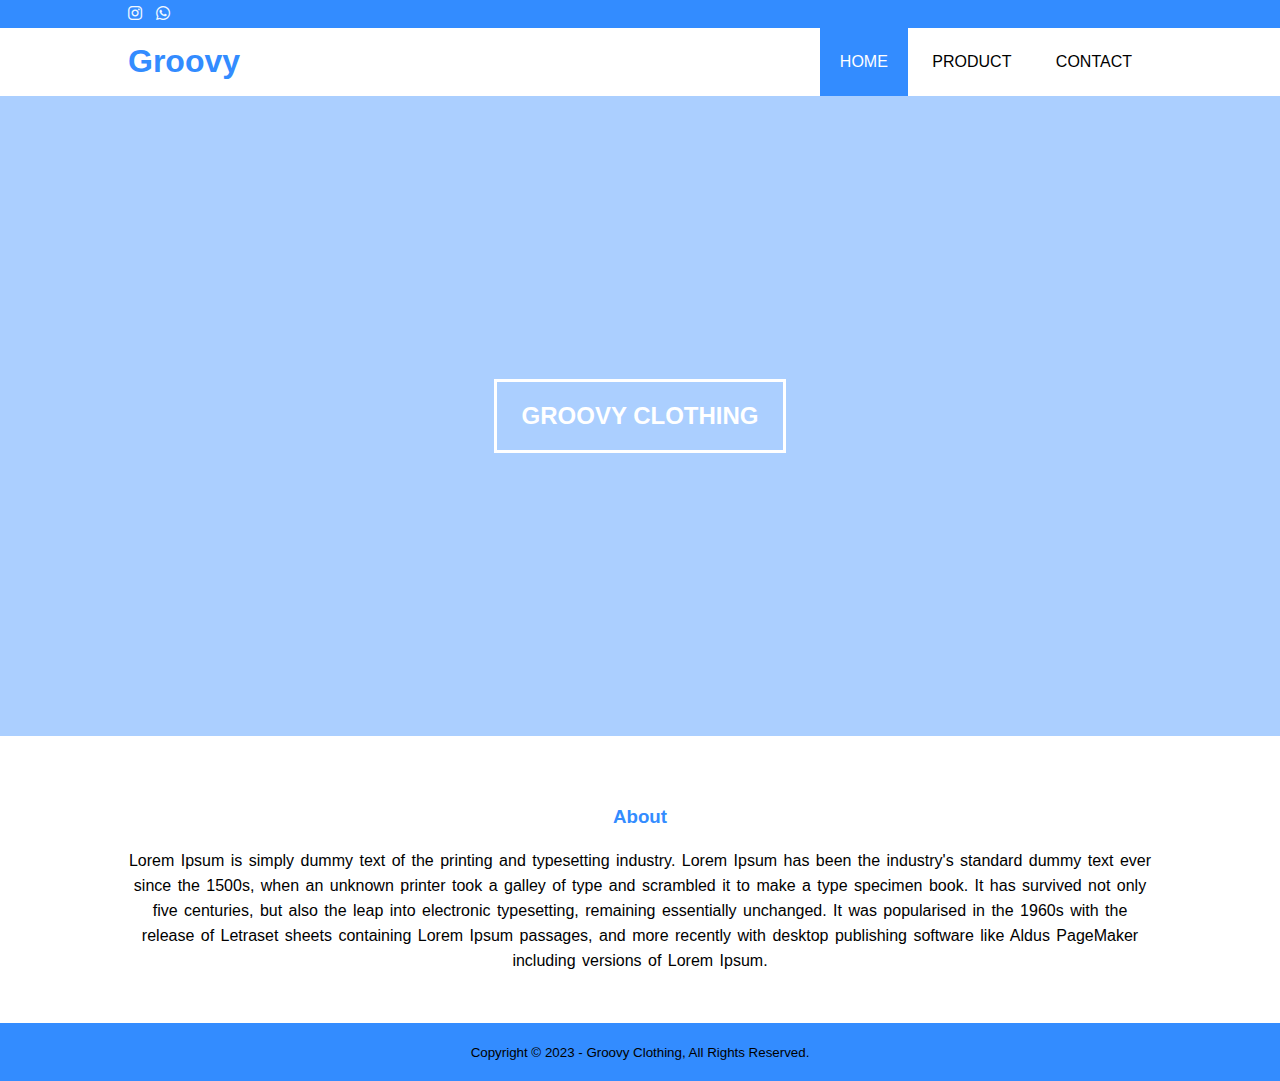
==== index.html @ 62e6639a "Update index.html" ====
<!DOCTYPE html>
<html>
    <head>
        <meta charset="utf-8">
        <meta name="viewport" content="width=device-width, initial-scale=1">
        <title>Grovvy Clothing</title>
        <link rel="stylesheet" type="text/css" href="css/style.css">
        <link rel="stylesheet" type="text/css" href="https://cdnjs.cloudflare.com/ajax/libs/font-awesome/6.3.0/css/all.min.css">
    </head>
    <body>
    <!-- HEADER -->
    <div class="medsos">
        <div class="container">
            <ul>
                <li><a href="#"><i class="fa-brands fa-instagram"></i></a></li>
                <li><a href="#"><i class="fa-brands fa-whatsapp"></i></a></li>
            </ul>
        </div>
    </div>
    <header>
        <div class="container">
        <h1><a href="index.html">Groovy</a></h1>
        <ul>
            <li class="active"><a href="index.html">HOME</a></li>
            <li><a href="product.html">PRODUCT</a></li>
            <li><a href="contact.html">CONTACT</a></li>
        </ul>
        </div>
    </header>
    <!-- END HEADER -->
    <!-- BANNER -->
    <section class="banner">
        <h2>GROOVY CLOTHING</h2>
    </section>
    <!-- END BANNER -->
    <!-- ABOUT -->
    <section class="aboutus">
        <div class="container">
            <h3>About</h3>
            <p>Lorem Ipsum is simply dummy text of the printing and typesetting industry. Lorem Ipsum has been the industry's standard dummy text ever since the 1500s, when an unknown printer took a galley of type and scrambled it to make a type specimen book. It has survived not only five centuries, but also the leap into electronic typesetting, remaining essentially unchanged. It was popularised in the 1960s with the release of Letraset sheets containing Lorem Ipsum passages, and more recently with desktop publishing software like Aldus PageMaker including versions of Lorem Ipsum.</p>
        </div>
    </section>
    <!-- END ABOUT -->
    <!-- FOOTER -->

    <footer>
        <div class="container">
            <small> Copyright &copy; 2023 - Groovy Clothing, All Rights Reserved.</small>
        </div>
    </footer>

    <!-- END FOOTER -->
    </body>
</html>
---- css/style.css ----
*{
    margin: 0;
    padding: 0;
    font-family: 'Poppins', sans-serif;
}

a{
    color: inherit;
    text-decoration: none;
}
/* HEADER */
.medsos{
    background-color: #338CFF;
    padding: 5px 0;
}

.medsos ul li{
    display: inline-block;
    color: aliceblue;
    margin-right: 10px;
}

.container{
    width: 80%;
    margin: 0 auto;
}

header h1{
    float: left;
    padding: 15px 0;
    color: #338CFF;
}

header ul{
    float: right;
}

header ul li{
    display: inline-block;
}

header ul li a{
    display: block;
    padding: 25px 20px;
}

header ul li a:hover{
    background-color: #338CFF;
    color: #ffffff;
}

.active{
    background-color: #338CFF;
    color: #ffffff;
}

/* END HEADER */
/* BANNER */

.banner{
    margin-top: 68px;
    height: 60vh;
    background-image: url(../img/banner.jpg);
    background-size: cover;
    position: relative;
    display: flex;
    justify-content: center;
    align-items: center;
}

.banner::after{
    content: '';
    display: block;
    position: absolute;
    top: 0;
    left: 0;
    right: 0;
    bottom: 0;
    background-color: #338bff69;
}

.banner h2{
    color: #ffffff;
    z-index: 1;
    padding: 20px 25px;
    border: 3px solid #ffffff;
}

section{
    padding: 50px 0;
}

/* END BANNER */
/* ABOUT */

section h3{
    text-align: center;
    padding: 20px 0;
    color: #338CFF;
}

.aboutus p{
    text-align: center;
    color: #000000;
    word-spacing: 2px;
    line-height: 25px;
}

/* END ABOUT */

/* CONTACT */
.contact{
    margin-top: 67px;
    background-color: rgba(128, 128, 128, 0.075);
}

.contact h3{
    margin-top: 50px;
    margin-bottom: 50px;
}
.col-4{
    width: 33.33%;
    box-sizing: border-box;
    float: left;
    text-align: center; 
}

.col-4 h4{
    margin: 5px;
    color: #338CFF;
}

.col-4 i{
    color: #338CFF;
}

iframe{
    margin-top: 50px;
    width: 100%;
    height: 450px;
    border: 0;
}

/* END CONTACT */

/* FOOTER */

footer{
    background-color: #338CFF;
    padding: 20px 0;
    text-align: center;
}

/* END FOOTER */
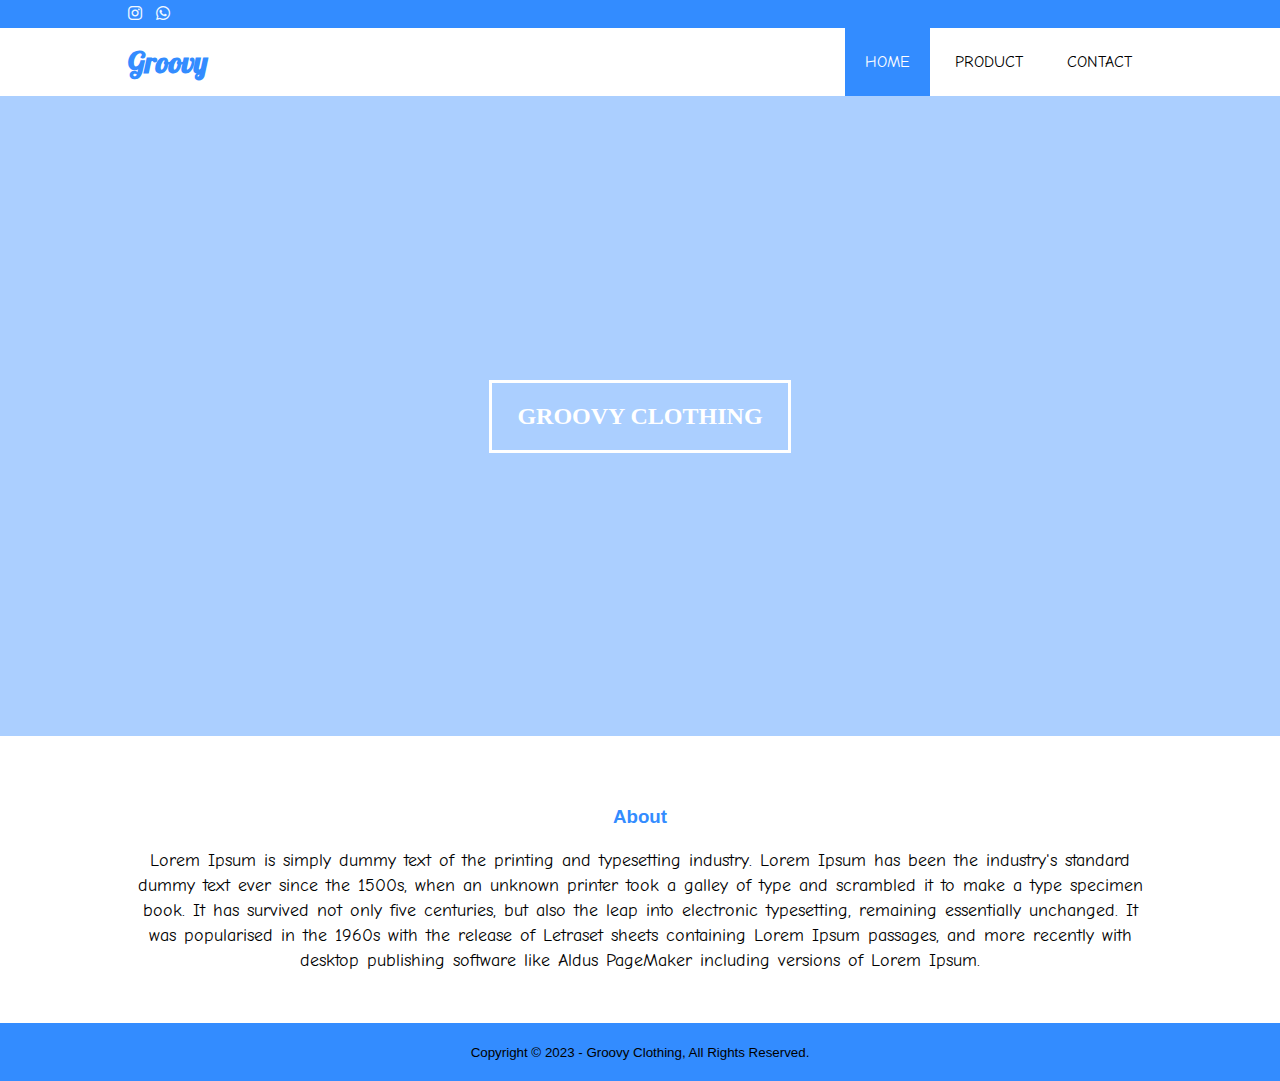
==== commit f6b1dda3: "Update index.html" ====
--- a/index.html
+++ b/index.html
@@ -14,6 +14,7 @@
             <ul>
                 <li><a href="#"><i class="fa-brands fa-instagram"></i></a></li>
                 <li><a href="#"><i class="fa-brands fa-whatsapp"></i></a></li>
+                <link href="https://fonts.googleapis.com/css2?family=Comic+Neue:wght@700&family=Lobster&display=swap" rel="stylesheet">
             </ul>
         </div>
     </div>
--- a/css/style.css
+++ b/css/style.css
@@ -1,7 +1,6 @@
 *{
     margin: 0;
     padding: 0;
-    font-family: 'Poppins', sans-serif;
 }
 
 a{
@@ -22,13 +21,21 @@
 
 .container{
     width: 80%;
-    margin: 0 auto;
+    margin-left: auto;
+    margin-right: auto;
+    font-family: 'Poppins', sans-serif;
+}
+
+header h1 a{
+    font-family: 'Lobster', cursive;
+    font-size: 30px;
 }
 
 header h1{
     float: left;
     padding: 15px 0;
     color: #338CFF;
+    
 }
 
 header ul{
@@ -42,11 +49,18 @@
 header ul li a{
     display: block;
     padding: 25px 20px;
+    font-family: 'Comic Neue', cursive;
 }
 
 header ul li a:hover{
     background-color: #338CFF;
     color: #ffffff;
+}
+
+.container img{
+    border: 1px solid #338CFF;
+    width: 10%;
+    height: 10%;
 }
 
 .active{
@@ -104,6 +118,8 @@
     color: #000000;
     word-spacing: 2px;
     line-height: 25px;
+    font-family: 'Comic Neue', cursive;
+    font-size: 18px;
 }
 
 /* END ABOUT */
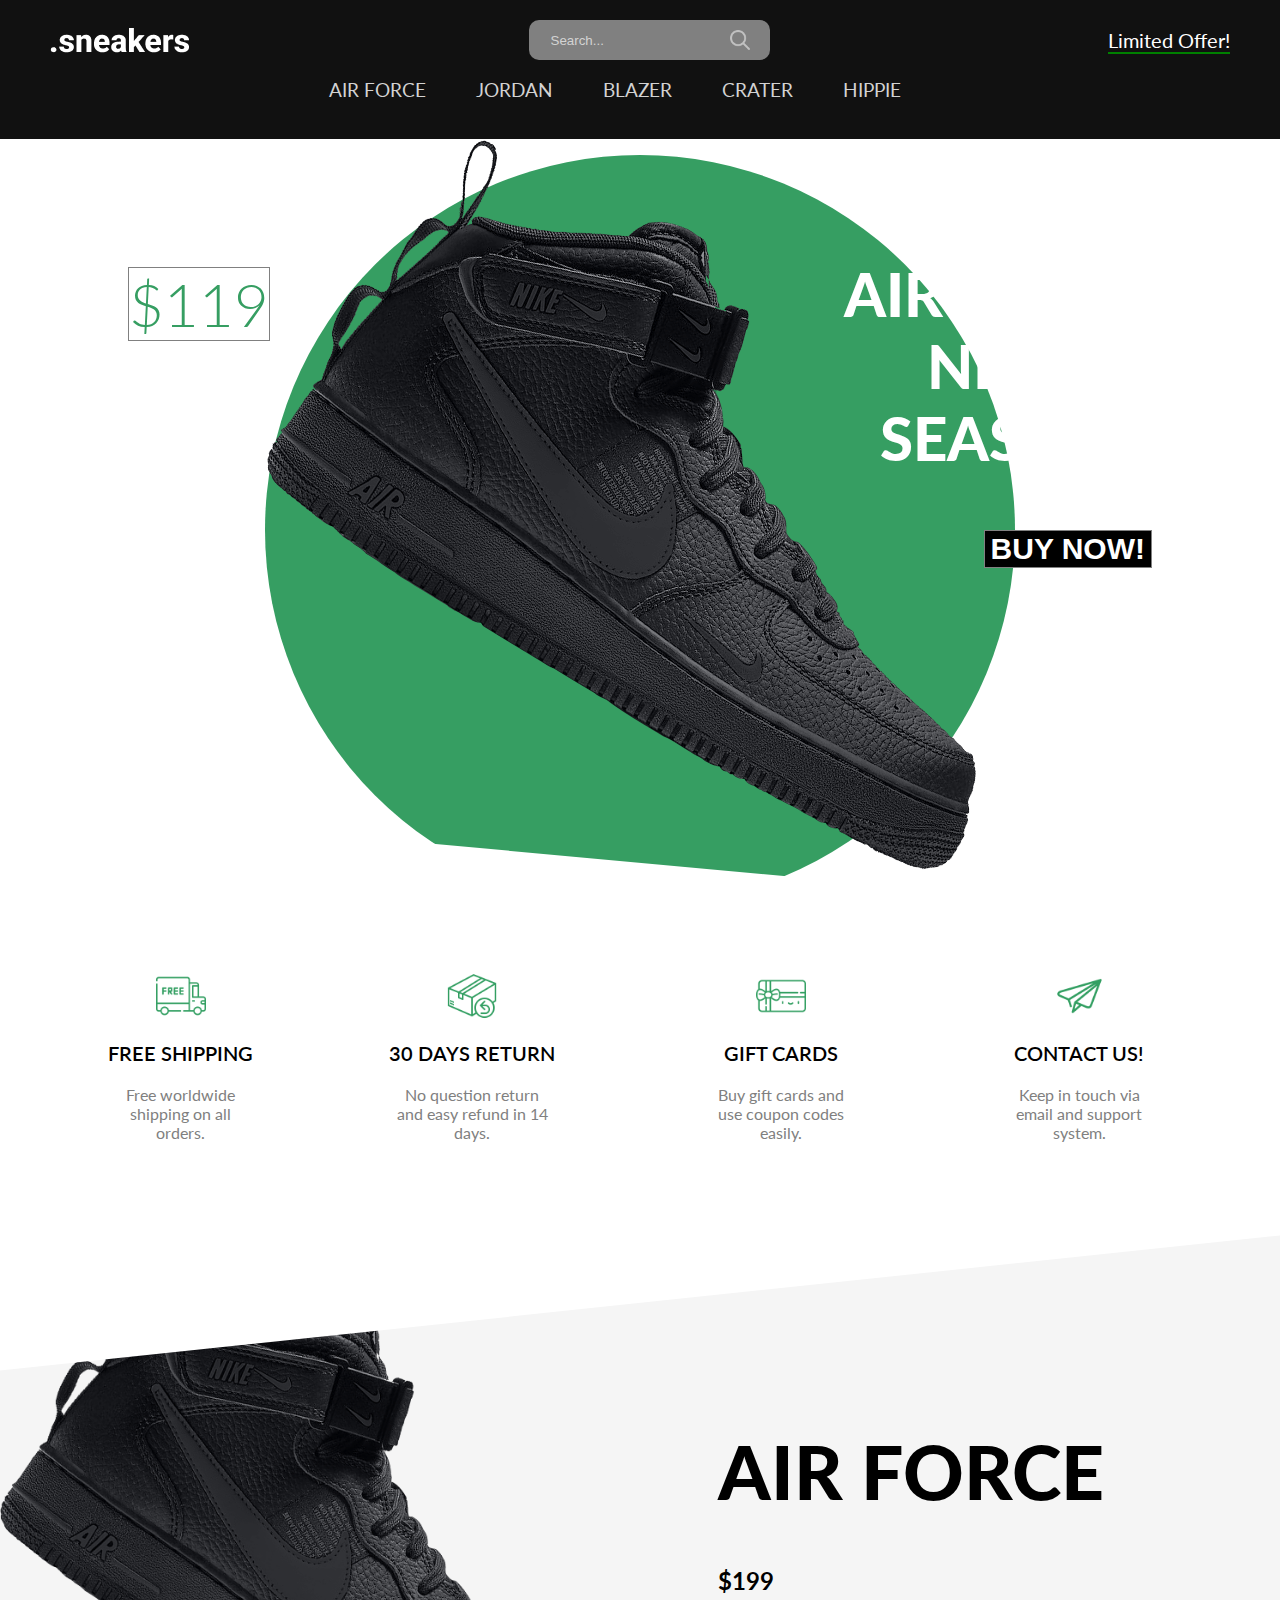
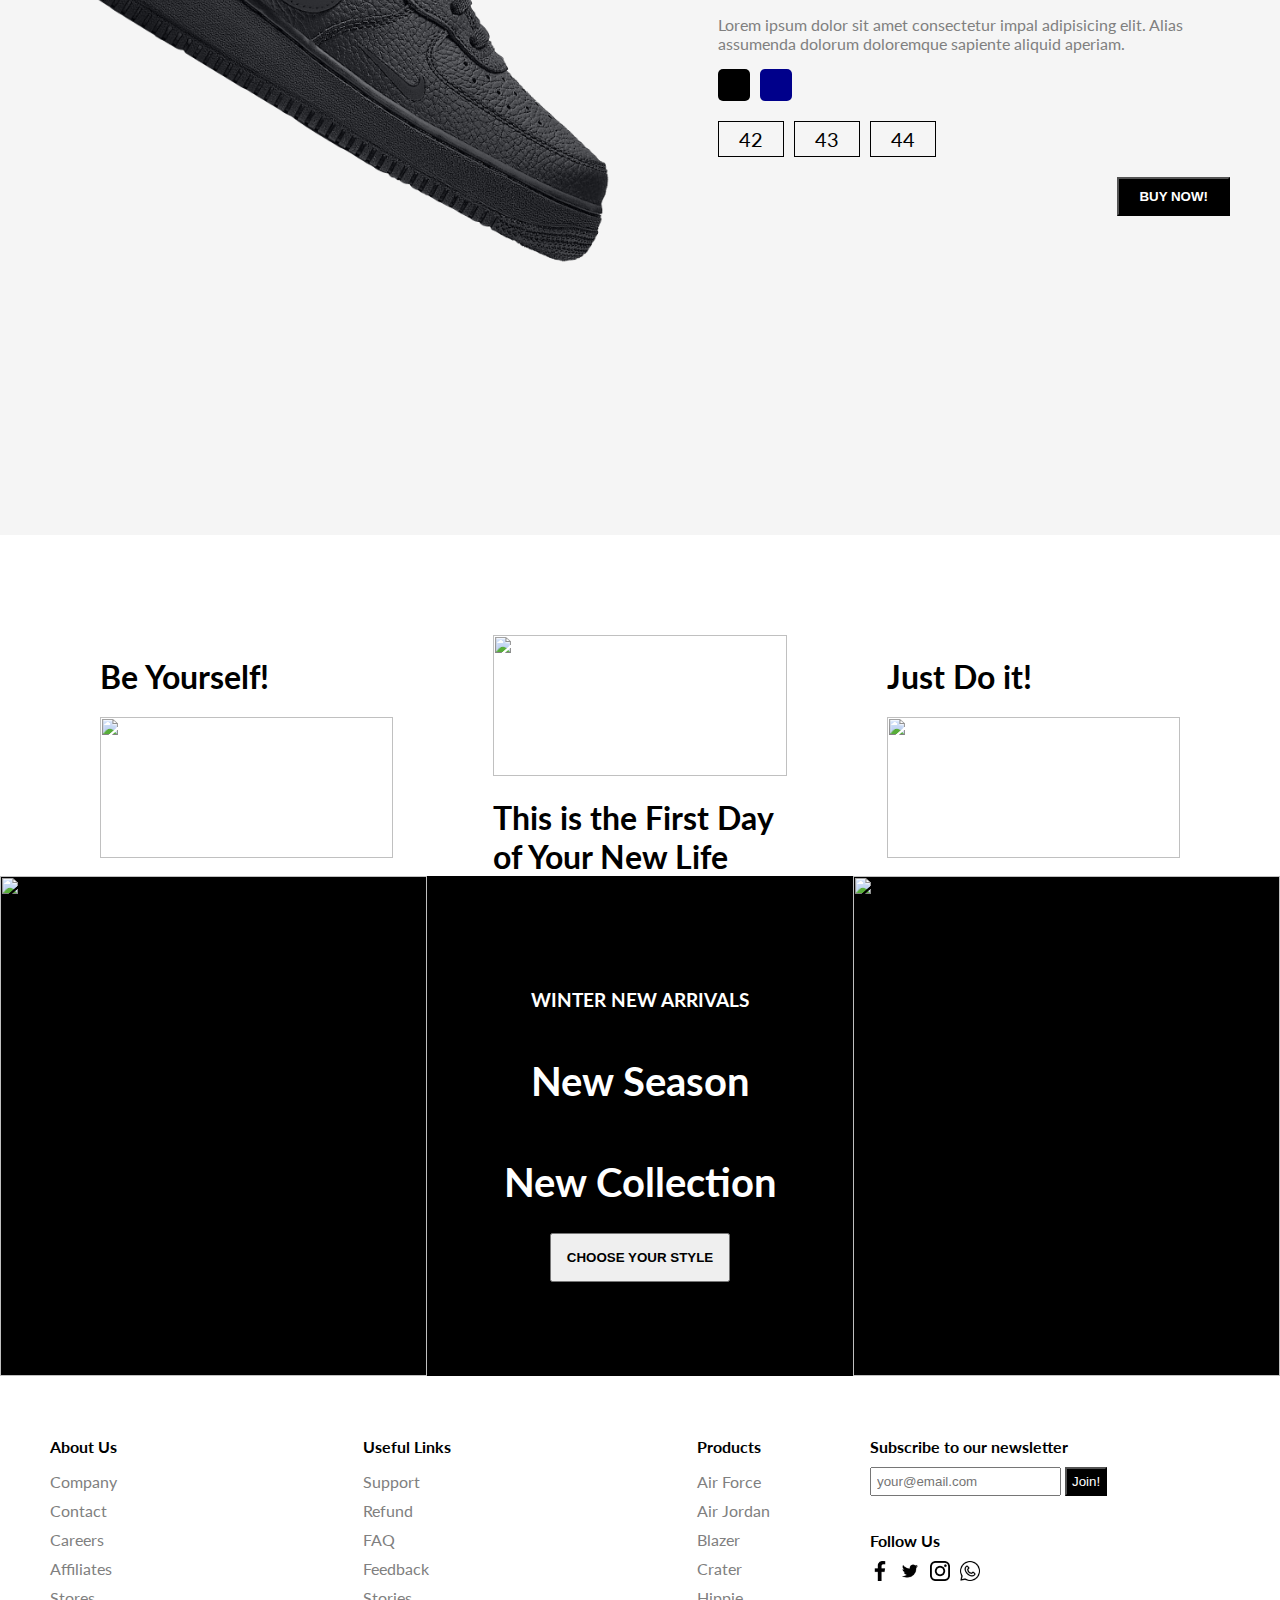
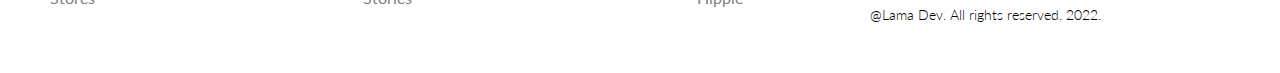
==== commit 9891e737: "1" ====
--- a/index.html
+++ b/index.html
@@ -1,55 +1,246 @@
-<!DOCTYPE html>
-<html>
-    <head>
-        <meta charset="utf-8">
-        <meta name="viewport" content="width=device-width, initial-scale=1">
-        <title>Grovvy Clothing</title>
-        <link rel="stylesheet" type="text/css" href="css/style.css">
-        <link rel="stylesheet" type="text/css" href="https://cdnjs.cloudflare.com/ajax/libs/font-awesome/6.3.0/css/all.min.css">
-    </head>
-    <body>
-    <!-- HEADER -->
-    <div class="medsos">
-        <div class="container">
-            <ul>
-                <li><a href="#"><i class="fa-brands fa-instagram"></i></a></li>
-                <li><a href="#"><i class="fa-brands fa-whatsapp"></i></a></li>
-                <link href="https://fonts.googleapis.com/css2?family=Comic+Neue:wght@700&family=Lobster&display=swap" rel="stylesheet">
-            </ul>
-        </div>
-    </div>
-    <header>
-        <div class="container">
-        <h1><a href="index.html">Groovy</a></h1>
-        <ul>
-            <li class="active"><a href="index.html">HOME</a></li>
-            <li><a href="product.html">PRODUCT</a></li>
-            <li><a href="contact.html">CONTACT</a></li>
-        </ul>
-        </div>
-    </header>
-    <!-- END HEADER -->
-    <!-- BANNER -->
-    <section class="banner">
-        <h2>GROOVY CLOTHING</h2>
-    </section>
-    <!-- END BANNER -->
-    <!-- ABOUT -->
-    <section class="aboutus">
-        <div class="container">
-            <h3>About</h3>
-            <p>Lorem Ipsum is simply dummy text of the printing and typesetting industry. Lorem Ipsum has been the industry's standard dummy text ever since the 1500s, when an unknown printer took a galley of type and scrambled it to make a type specimen book. It has survived not only five centuries, but also the leap into electronic typesetting, remaining essentially unchanged. It was popularised in the 1960s with the release of Letraset sheets containing Lorem Ipsum passages, and more recently with desktop publishing software like Aldus PageMaker including versions of Lorem Ipsum.</p>
-        </div>
-    </section>
-    <!-- END ABOUT -->
-    <!-- FOOTER -->
-
+<html lang="en">
+
+<head>
+    <meta charset="UTF-8">
+    <meta http-equiv="X-UA-Compatible" content="IE=edge">
+    <meta name="viewport" content="width=device-width, initial-scale=1.0">
+    <link
+        href="https://fonts.googleapis.com/css2?family=Lato:ital,wght@0,100;0,300;0,400;0,700;0,900;1,100;1,300;1,400;1,700;1,900&display=swap"
+        rel="stylesheet">
+    <link rel="stylesheet" href="style.css">
+    <title>Sneaker Store</title>
+</head>
+
+<body>
+    <nav id="nav">
+        <div class="navTop">
+            <div class="navItem">
+                <img src="./img/sneakers.png" alt="">
+            </div>
+            <div class="navItem">
+                <div class="search">
+                    <input type="text" placeholder="Search..." class="searchInput">
+                    <img src="./img/search.png" width="20" height="20" alt="" class="searchIcon">
+                </div>
+            </div>
+            <div class="navItem">
+                <span class="limitedOffer">Limited Offer!</span>
+            </div>
+        </div>
+        <div class="navBottom">
+            <h3 class="menuItem">AIR FORCE</h3>
+            <h3 class="menuItem">JORDAN</h3>
+            <h3 class="menuItem">BLAZER</h3>
+            <h3 class="menuItem">CRATER</h3>
+            <h3 class="menuItem">HIPPIE</h3>
+        </div>
+    </nav>
+    <div class="slider">
+        <div class="sliderWrapper">
+            <div class="sliderItem">
+                <img src="./img/air.png" alt="" class="sliderImg">
+                <div class="sliderBg"></div>
+                <h1 class="sliderTitle">AIR FORCE</br> NEW</br> SEASON</h1>
+                <h2 class="sliderPrice">$119</h2>
+                <a href="#product">
+                    <button class="buyButton">BUY NOW!</button>
+                </a>
+            </div>
+            <div class="sliderItem">
+                <img src="./img/jordan.png" alt="" class="sliderImg">
+                <div class="sliderBg"></div>
+                <h1 class="sliderTitle">AIR JORDAN</br> NEW</br> SEASON</h1>
+                <h2 class="sliderPrice">$149</h2>
+                <a href="#product">
+                    <button class="buyButton">BUY NOW!</button>
+                </a>
+            </div>
+            <div class="sliderItem">
+                <img src="./img/blazer.png" alt="" class="sliderImg">
+                <div class="sliderBg"></div>
+                <h1 class="sliderTitle">BLAZER</br> NEW</br> SEASON</h1>
+                <h2 class="sliderPrice">$109</h2>
+                <a href="#product">
+                    <button class="buyButton">BUY NOW!</button>
+                </a>
+            </div>
+            <div class="sliderItem">
+                <img src="./img/crater.png" alt="" class="sliderImg">
+                <div class="sliderBg"></div>
+                <h1 class="sliderTitle">CRATER</br> NEW</br> SEASON</h1>
+                <h2 class="sliderPrice">$129</h2>
+                <a href="#product">
+                    <button class="buyButton">BUY NOW!</button>
+                </a>
+            </div>
+            <div class="sliderItem">
+                <img src="./img/hippie.png" alt="" class="sliderImg">
+                <div class="sliderBg"></div>
+                <h1 class="sliderTitle">HIPPIE</br> NEW</br> SEASON</h1>
+                <h2 class="sliderPrice">$99</h2>
+                <a href="#product">
+                    <button class="buyButton">BUY NOW!</button>
+                </a>
+            </div>
+        </div>
+    </div>
+   
+    <div class="features">
+        <div class="feature">
+            <img src="./img/shipping.png" alt="" class="featureIcon">
+            <span class="featureTitle">FREE SHIPPING</span>
+            <span class="featureDesc">Free worldwide shipping on all orders.</span>
+        </div>
+        <div class="feature">
+            <img class="featureIcon" src="./img/return.png" alt="">
+            <span class="featureTitle">30 DAYS RETURN</span>
+            <span class="featureDesc">No question return and easy refund in 14 days.</span>
+        </div>
+        <div class="feature">
+            <img class="featureIcon" src="./img/gift.png" alt="">
+            <span class="featureTitle">GIFT CARDS</span>
+            <span class="featureDesc">Buy gift cards and use coupon codes easily.</span>
+        </div>
+        <div class="feature">
+            <img class="featureIcon" src="./img/contact.png" alt="">
+            <span class="featureTitle">CONTACT US!</span>
+            <span class="featureDesc">Keep in touch via email and support system.</span>
+        </div>
+    </div>
+
+    <div class="product" id="product">
+        <img src="./img/air.png" alt="" class="productImg">
+        <div class="productDetails">
+            <h1 class="productTitle">AIR FORCE</h1>
+            <h2 class="productPrice">$199</h2>
+            <p class="productDesc">Lorem ipsum dolor sit amet consectetur impal adipisicing elit. Alias assumenda
+                dolorum
+                doloremque sapiente aliquid aperiam.</p>
+            <div class="colors">
+                <div class="color"></div>
+                <div class="color"></div>
+            </div>
+            <div class="sizes">
+                <div class="size">42</div>
+                <div class="size">43</div>
+                <div class="size">44</div>
+            </div>
+            <button class="productButton">BUY NOW!</button>
+        </div>
+        <div class="payment">
+            <h1 class="payTitle">Personal Information</h1>
+            <label>Name and Surname</label>
+            <input type="text" placeholder="John Doe" class="payInput">
+            <label>Phone Number</label>
+            <input type="text" placeholder="+1 234 5678" class="payInput">
+            <label>Address</label>
+            <input type="text" placeholder="Elton St 21 22-145" class="payInput">
+            <h1 class="payTitle">Card Information</h1>
+            <div class="cardIcons">
+                <img src="./img/visa.png" width="40" alt="" class="cardIcon">
+                <img src="./img/master.png" alt="" width="40" class="cardIcon">
+            </div>
+            <input type="password" class="payInput" placeholder="Card Number">
+            <div class="cardInfo">
+                <input type="text" placeholder="mm" class="payInput sm">
+                <input type="text" placeholder="yyyy" class="payInput sm">
+                <input type="text" placeholder="cvv" class="payInput sm">
+            </div>
+            <button class="payButton">Checkout!</button>
+            <span class="close">X</span>
+        </div>
+    </div>
+    <div class="gallery">
+        <div class="galleryItem">
+            <h1 class="galleryTitle">Be Yourself!</h1>
+            <img src="https://images.pexels.com/photos/9295809/pexels-photo-9295809.jpeg?auto=compress&cs=tinysrgb&dpr=2&w=500"
+                alt="" class="galleryImg">
+        </div>
+        <div class="galleryItem">
+            <img src="https://images.pexels.com/photos/1040427/pexels-photo-1040427.jpeg?auto=compress&cs=tinysrgb&dpr=2&w=500"
+                alt="" class="galleryImg">
+            <h1 class="galleryTitle">This is the First Day of Your New Life</h1>
+        </div>
+        <div class="galleryItem">
+            <h1 class="galleryTitle">Just Do it!</h1>
+            <img src="https://images.pexels.com/photos/7856965/pexels-photo-7856965.jpeg?auto=compress&cs=tinysrgb&dpr=2&w=500"
+                alt="" class="galleryImg">
+        </div>
+    </div>
+    <div class="newSeason">
+        <div class="nsItem">
+            <img src="https://images.pexels.com/photos/4753986/pexels-photo-4753986.jpeg?auto=compress&cs=tinysrgb&dpr=2&w=500"
+                alt="" class="nsImg">
+        </div>
+        <div class="nsItem">
+            <h3 class="nsTitleSm">WINTER NEW ARRIVALS</h3>
+            <h1 class="nsTitle">New Season</h1>
+            <h1 class="nsTitle">New Collection</h1>
+            <a href="#nav">
+                <button class="nsButton">CHOOSE YOUR STYLE</button>
+            </a>
+        </div>
+        <div class="nsItem">
+            <img src="https://images.pexels.com/photos/7856965/pexels-photo-7856965.jpeg?auto=compress&cs=tinysrgb&dpr=2&w=500"
+                alt="" class="nsImg">
+        </div>
+    </div>
     <footer>
-        <div class="container">
-            <small> Copyright &copy; 2023 - Groovy Clothing, All Rights Reserved.</small>
+        <div class="footerLeft">
+            <div class="footerMenu">
+                <h1 class="fMenuTitle">About Us</h1>
+                <ul class="fList">
+                    <li class="fListItem">Company</li>
+                    <li class="fListItem">Contact</li>
+                    <li class="fListItem">Careers</li>
+                    <li class="fListItem">Affiliates</li>
+                    <li class="fListItem">Stores</li>
+                </ul>
+            </div>
+            <div class="footerMenu">
+                <h1 class="fMenuTitle">Useful Links</h1>
+                <ul class="fList">
+                    <li class="fListItem">Support</li>
+                    <li class="fListItem">Refund</li>
+                    <li class="fListItem">FAQ</li>
+                    <li class="fListItem">Feedback</li>
+                    <li class="fListItem">Stories</li>
+                </ul>
+            </div>
+            <div class="footerMenu">
+                <h1 class="fMenuTitle">Products</h1>
+                <ul class="fList">
+                    <li class="fListItem">Air Force</li>
+                    <li class="fListItem">Air Jordan</li>
+                    <li class="fListItem">Blazer</li>
+                    <li class="fListItem">Crater</li>
+                    <li class="fListItem">Hippie</li>
+                </ul>
+            </div>
+        </div>
+        <div class="footerRight">
+            <div class="footerRightMenu">
+                <h1 class="fMenuTitle">Subscribe to our newsletter</h1>
+                <div class="fMail">
+                    <input type="text" placeholder="your@email.com" class="fInput">
+                    <button class="fButton">Join!</button>
+                </div>
+            </div>
+            <div class="footerRightMenu">
+                <h1 class="fMenuTitle">Follow Us</h1>
+                <div class="fIcons">
+                    <img src="./img/facebook.png" alt="" class="fIcon">
+                    <img src="./img/twitter.png" alt="" class="fIcon">
+                    <img src="./img/instagram.png" alt="" class="fIcon">
+                    <img src="./img/whatsapp.png" alt="" class="fIcon">
+                </div>
+            </div>
+            <div class="footerRightMenu">
+                <span class="copyright">@Lama Dev. All rights reserved. 2022.</span>
+            </div>
         </div>
     </footer>
-
-    <!-- END FOOTER -->
-    </body>
+    <script src="./app.js"></script>
+</body>
+
 </html>--- a/style.css
+++ b/style.css
@@ -0,0 +1,563 @@
+html {
+  scroll-behavior: smooth;
+}
+
+body {
+  font-family: "Lato", sans-serif;
+  padding: 0;
+  margin: 0;
+}
+
+nav {
+  background-color: #111;
+  color: white;
+  padding: 20px 50px;
+}
+
+.navTop {
+  display: flex;
+  align-items: center;
+  justify-content: space-between;
+}
+
+.search {
+  display: flex;
+  align-items: center;
+  background-color: gray;
+  padding: 10px 20px;
+  border-radius: 10px;
+}
+
+.searchInput {
+  border: none;
+  background-color: transparent;
+}
+
+.searchInput::placeholder {
+  color: lightgray;
+}
+
+.limitedOffer {
+  font-size: 20px;
+  border-bottom: 2px solid green;
+  cursor: pointer;
+}
+
+.navBottom {
+  display: flex;
+  align-items: center;
+  justify-content: center;
+}
+
+.menuItem {
+  margin-right: 50px;
+  cursor: pointer;
+  color: lightgray;
+  font-weight: 400;
+}
+
+.slider {
+  background: url("https://images.unsplash.com/photo-1604147495798-57beb5d6af73?ixlib=rb-1.2.1&ixid=MnwxMjA3fDB8MHxwaG90by1wYWdlfHx8fGVufDB8fHx8&auto=format&fit=crop&w=2370&q=80");
+  clip-path: polygon(0 0, 100% 0, 100% 100%, 0 85%);
+  overflow: hidden;
+}
+
+.sliderWrapper {
+  display: flex;
+  width: 500vw;
+  transition: all 1.5s ease-in-out;
+}
+
+.sliderItem {
+  width: 100vw;
+  display: flex;
+  align-items: center;
+  justify-content: center;
+  position: relative;
+}
+
+.sliderBg {
+  width: 750px;
+  height: 750px;
+  border-radius: 50%;
+  position: absolute;
+}
+
+.sliderImg {
+  z-index: 1;
+}
+
+.sliderTitle {
+  position: absolute;
+  top: 10%;
+  right: 10%;
+  font-size: 60px;
+  font-weight: 900;
+  text-align: center;
+  color: white;
+  z-index: 1;
+}
+
+.sliderPrice {
+  position: absolute;
+  top: 10%;
+  left: 10%;
+  font-size: 60px;
+  font-weight: 300;
+  text-align: center;
+  color: white;
+  border: 1px solid gray;
+  z-index: 1;
+}
+
+.buyButton {
+  position: absolute;
+  top: 50%;
+  right: 10%;
+  font-size: 30px;
+  font-weight: 900;
+  color: white;
+  border: 1px solid gray;
+  background-color: black;
+  z-index: 1;
+  cursor: pointer;
+}
+
+.buyButton:hover {
+  background-color: white;
+  color: black;
+}
+
+.sliderItem:nth-child(1) .sliderBg {
+  background-color: #369e62;
+}
+.sliderItem:nth-child(2) .sliderBg {
+  background-color: rebeccapurple;
+}
+.sliderItem:nth-child(3) .sliderBg {
+  background-color: teal;
+}
+.sliderItem:nth-child(4) .sliderBg {
+  background-color: cornflowerblue;
+}
+.sliderItem:nth-child(5) .sliderBg {
+  background-color: rgb(124, 115, 80);
+}
+
+.sliderItem:nth-child(1) .sliderPrice {
+  color: #369e62;
+}
+.sliderItem:nth-child(2) .sliderPrice {
+  color: white;
+}
+.sliderItem:nth-child(3) .sliderPrice {
+  color: teal;
+}
+.sliderItem:nth-child(4) .sliderPrice {
+  color: cornflowerblue;
+}
+.sliderItem:nth-child(5) .sliderPrice {
+  color: cornsilk;
+}
+
+.features {
+  display: flex;
+  align-items: center;
+  justify-content: space-between;
+  padding: 50px;
+}
+
+.feature {
+  display: flex;
+  flex-direction: column;
+  align-items: center;
+  text-align: center;
+}
+
+.featureIcon {
+  width: 50px;
+  height: 50px;
+}
+
+.featureTitle {
+  font-size: 20px;
+  font-weight: 600;
+  margin: 20px;
+}
+
+.featureDesc {
+  color: gray;
+  width: 50%;
+  height: 100px;
+}
+
+.product {
+  height: 100vh;
+  background-color: whitesmoke;
+  position: relative;
+  clip-path: polygon(0 15%, 100% 0, 100% 100%, 0% 100%);
+}
+
+.payment {
+  width: 500px;
+  height: 500px;
+  background-color: white;
+  position: absolute;
+  top: 0;
+  bottom: 0;
+  left: 0;
+  right: 0;
+  margin: auto;
+  padding: 10px 50px;
+  display: none;
+  flex-direction: column;
+  -webkit-box-shadow: 0px 0px 13px 2px rgba(0, 0, 0, 0.3);
+  box-shadow: 0px 0px 13px 2px rgba(0, 0, 0, 0.3);
+}
+
+.payTitle {
+  font-size: 20px;
+  color: lightgray;
+}
+
+label {
+  font-size: 14px;
+  font-weight: 300;
+}
+
+.payInput {
+  padding: 10px;
+  margin: 10px 0px;
+  border: none;
+  border-bottom: 1px solid gray;
+}
+
+.payInput::placeholder {
+  color: rgb(163, 163, 163);
+}
+
+.cardIcons {
+  display: flex;
+}
+
+.cardIcon {
+  margin-right: 10px;
+}
+
+.cardInfo {
+  display: flex;
+  justify-content: space-between;
+}
+
+.sm {
+  width: 30%;
+}
+
+.payButton {
+  position: absolute;
+  height: 40px;
+  bottom: -40;
+  width: 100%;
+  left: 0;
+  -webkit-box-shadow: 0px 0px 13px 2px rgba(0, 0, 0, 0.3);
+  box-shadow: 0px 0px 13px 2px rgba(0, 0, 0, 0.3);
+  background-color: #369e62;
+  color: white;
+  border: none;
+  cursor: pointer;
+}
+
+.close {
+  width: 20px;
+  height: 20px;
+  position: absolute;
+  background-color: gray;
+  color: white;
+  top: 10px;
+  right: 10px;
+  display: flex;
+  align-items: center;
+  justify-content: center;
+  cursor: pointer;
+  padding: 2px;
+}
+
+.productImg {
+  width: 50%;
+}
+
+.productDetails {
+  position: absolute;
+  top: 10%;
+  right: 0;
+  width: 40%;
+  padding: 50px;
+}
+
+.productTitle {
+  font-size: 75px;
+  font-weight: 900;
+}
+
+.productDesc {
+  font-style: 24px;
+  color: gray;
+}
+
+.colors,
+.sizes {
+  display: flex;
+  margin-bottom: 20px;
+}
+
+.color {
+  width: 32px;
+  height: 32px;
+  border-radius: 5px;
+  background-color: black;
+  margin-right: 10px;
+  cursor: pointer;
+}
+
+.color:last-child {
+  background-color: darkblue;
+}
+
+.size {
+  padding: 5px 20px;
+  border: 1px solid black;
+  margin-right: 10px;
+  cursor: pointer;
+  font-size: 20px;
+}
+
+.productButton {
+  float: right;
+  padding: 10px 20px;
+  background-color: black;
+  color: white;
+  font-weight: 600;
+  cursor: pointer;
+}
+
+.productButton:hover {
+  background-color: white;
+  color: black;
+}
+
+.gallery {
+  padding: 50px;
+  display: flex;
+}
+
+.galleryItem {
+  flex: 1;
+  padding: 50px;
+}
+
+.galleryImg {
+  width: 100%;
+}
+
+.newSeason {
+  display: flex;
+}
+
+.nsItem {
+  flex: 1;
+  background-color: black;
+  color: white;
+  display: flex;
+  flex-direction: column;
+  align-items: center;
+  justify-content: center;
+  text-align: center;
+}
+
+.nsImg {
+  width: 100%;
+  height: 500px;
+}
+
+.nsTitle {
+  font-size: 40px;
+}
+
+.nsButton {
+  padding: 15px;
+  font-weight: 600;
+  cursor: pointer;
+}
+
+footer {
+  display: flex;
+}
+
+.footerLeft {
+  flex: 2;
+  display: flex;
+  justify-content: space-between;
+  padding: 50px;
+}
+
+.fMenuTitle {
+  font-size: 16px;
+}
+
+.fList {
+  padding: 0;
+  list-style: none;
+}
+
+.fListItem {
+  margin-bottom: 10px;
+  color: gray;
+  cursor: pointer;
+}
+
+.footerRight {
+  flex: 1;
+  padding: 50px;
+  display: flex;
+  flex-direction: column;
+  justify-content: space-between;
+}
+
+.fInput {
+  padding: 5px;
+}
+
+.fButton {
+  padding: 5px;
+  background-color: black;
+  color: white;
+}
+
+.fIcons{
+  display: flex;
+}
+
+.fIcon{
+  width: 20px;
+  height: 20px;
+  margin-right: 10px;
+}
+
+.copyright{
+  font-weight: 300;
+  font-size: 14px;
+}
+
+@media screen and (max-width:480px) {
+  nav{
+    padding: 20px;
+  }
+
+  .search{
+    display: none;
+  }
+
+  .navBottom{
+    flex-wrap: wrap;
+  }
+
+  .menuItem{
+    margin: 20px;
+    font-weight: 700;
+    font-size: 20px;
+  }
+
+  .slider{
+    clip-path: none;
+  }
+
+  .sliderImg{
+    width: 90%;
+  }
+
+  .sliderBg{
+    width: 100%;
+    height: 100%;
+  }
+
+  .sliderTitle{
+    display: none;
+  }
+
+  .sliderPrice{
+    top: unset;
+    bottom: -50;
+    left: 0;
+    background-color: lightgrey;
+  }
+
+  .buyButton{
+    right: 0;
+    top: 0;
+  }
+
+  .features{
+    flex-direction: column;
+  }
+
+  .product{
+    clip-path: none ;
+    display: flex;
+    flex-direction: column;
+    align-items: center;
+  }
+
+  .productImg{
+    width: 80%;
+  }
+
+  .productDetails{
+    width: 100%;
+    padding: 0;
+    display: flex;
+    flex-direction: column;
+    align-items: center;
+    text-align: center;
+    position: relative;
+    top: 0;
+  }
+
+  .productTitle{
+    font-size: 50px;
+    margin: 0;
+  }
+
+  .gallery{
+    display: none;
+  }
+
+  .newSeason{
+    flex-direction: column;
+  }
+
+  .nsItem:nth-child(2){
+    padding: 50px;
+  }
+
+  footer{
+    flex-direction: column;
+    align-items: center;
+  }
+
+  .footerLeft{
+    padding: 20px;
+    width: 90%;
+  }
+
+  .footerRight{
+    padding: 20px;
+    width: 90%;
+    align-items: center;
+    background-color: whitesmoke;
+  }
+
+  .payment{
+    width: 90%;
+    padding: 20px;
+  }
+}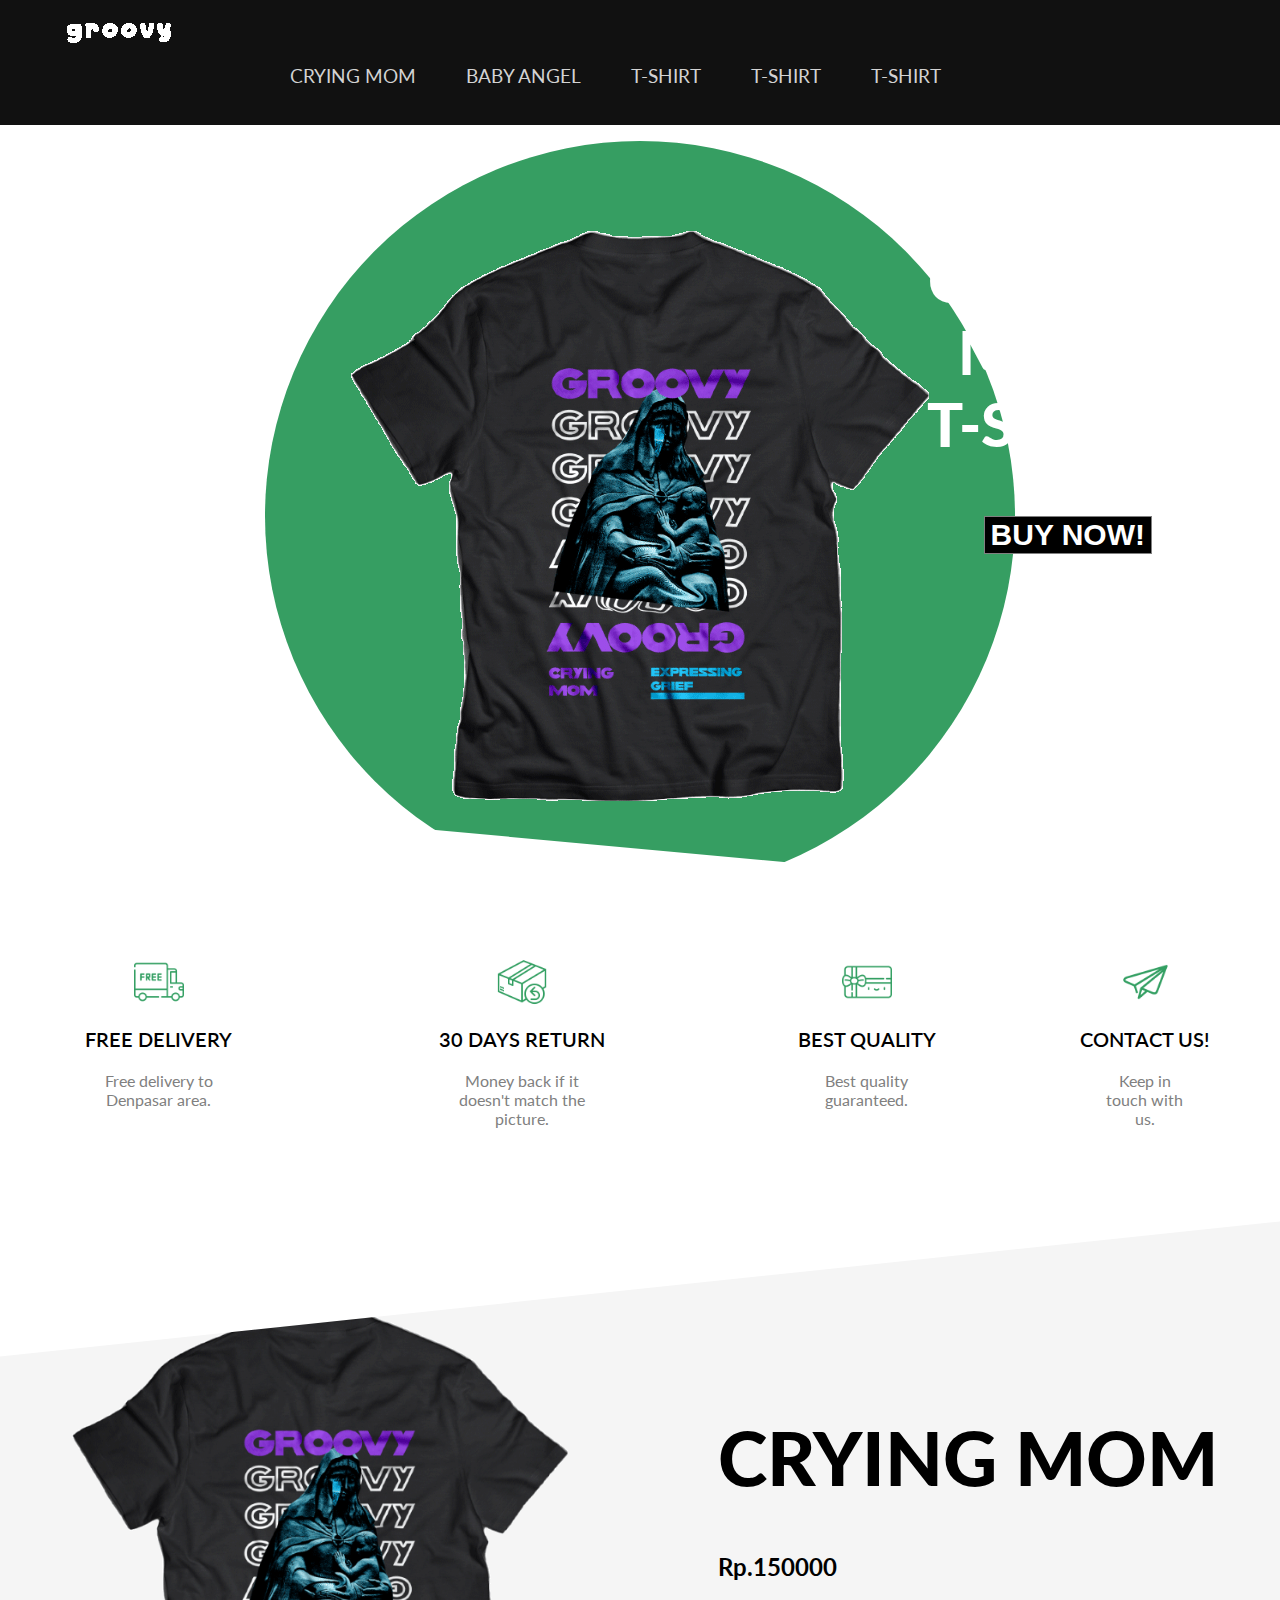
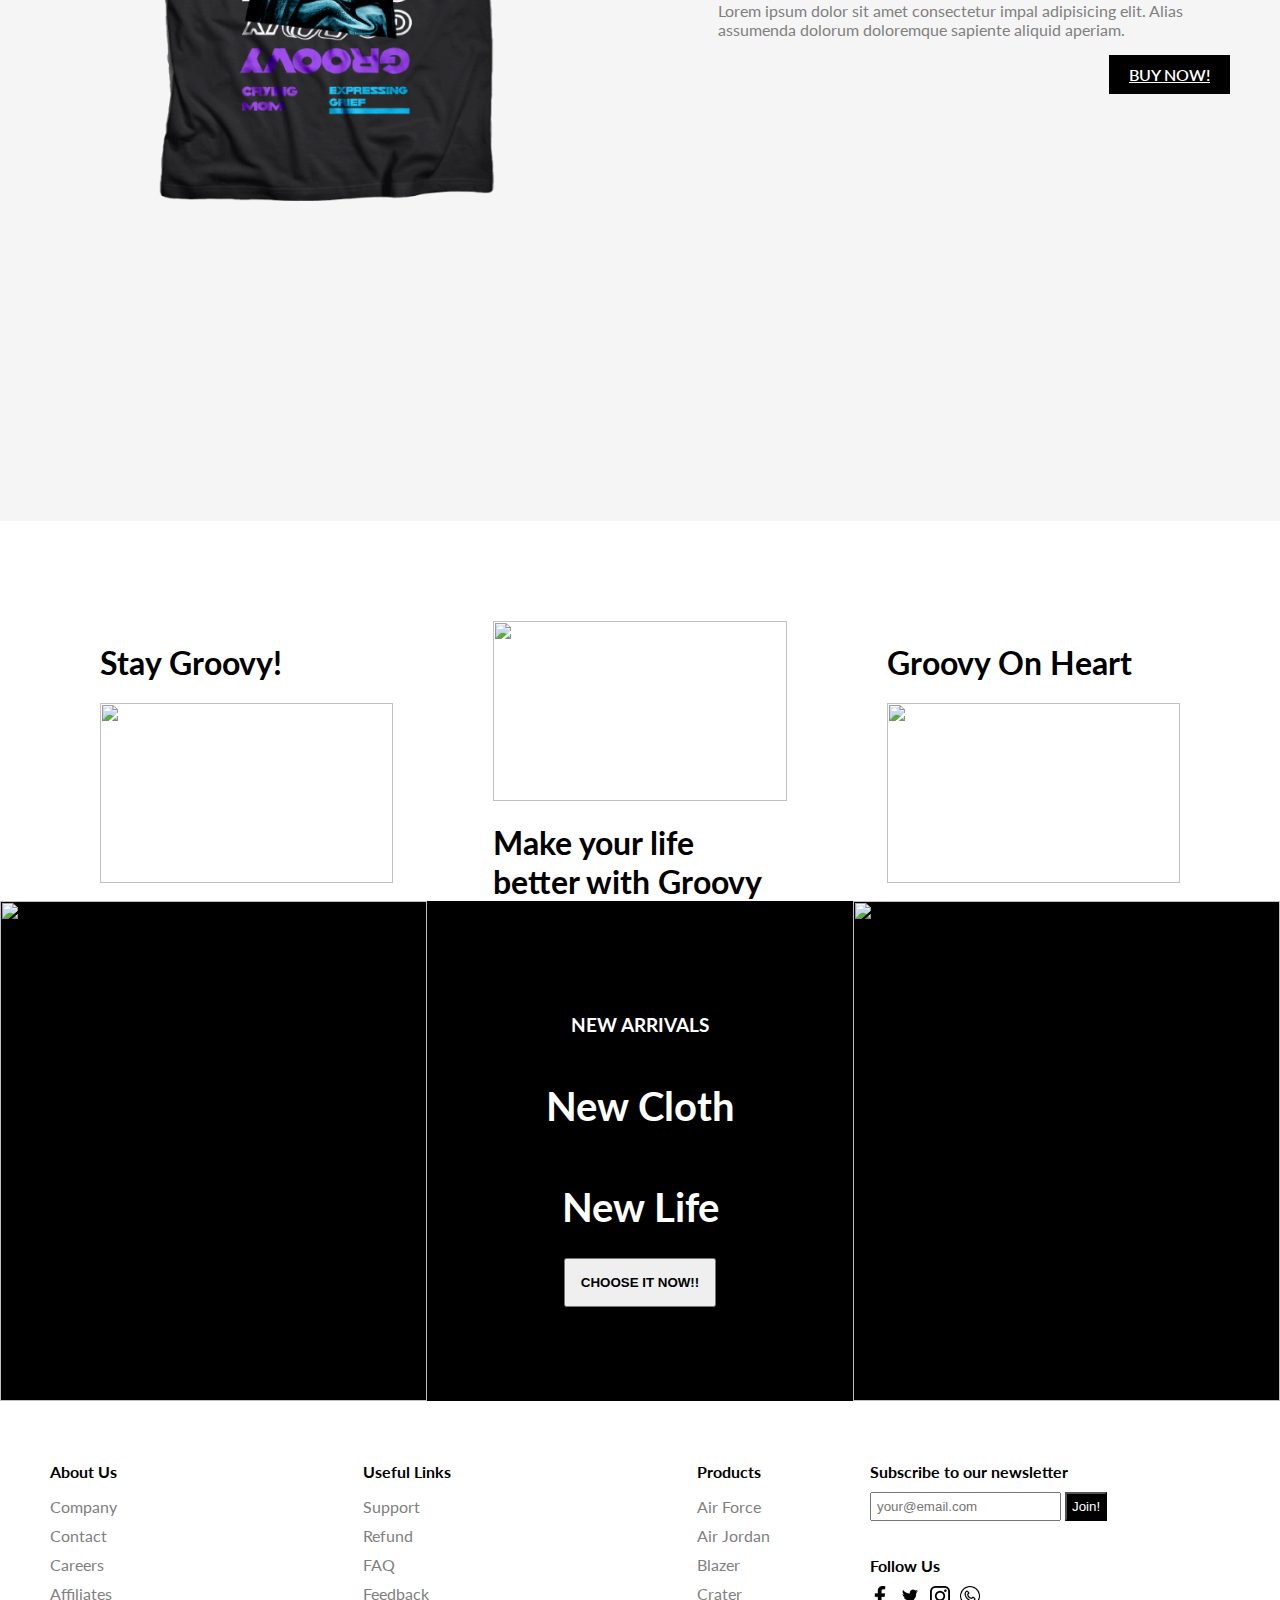
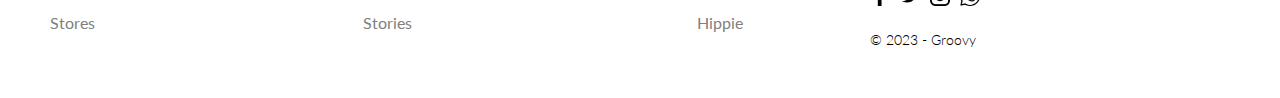
==== commit c0bffebb: "Update index.html" ====
--- a/index.html
+++ b/index.html
@@ -8,76 +8,62 @@
         href="https://fonts.googleapis.com/css2?family=Lato:ital,wght@0,100;0,300;0,400;0,700;0,900;1,100;1,300;1,400;1,700;1,900&display=swap"
         rel="stylesheet">
     <link rel="stylesheet" href="style.css">
-    <title>Sneaker Store</title>
+    <title>Groovy Clothing</title>
 </head>
 
 <body>
     <nav id="nav">
         <div class="navTop">
             <div class="navItem">
-                <img src="./img/sneakers.png" alt="">
-            </div>
-            <div class="navItem">
-                <div class="search">
-                    <input type="text" placeholder="Search..." class="searchInput">
-                    <img src="./img/search.png" width="20" height="20" alt="" class="searchIcon">
-                </div>
-            </div>
-            <div class="navItem">
-                <span class="limitedOffer">Limited Offer!</span>
+                <img src="./img/logo-web.png" alt="">
             </div>
         </div>
         <div class="navBottom">
-            <h3 class="menuItem">AIR FORCE</h3>
-            <h3 class="menuItem">JORDAN</h3>
-            <h3 class="menuItem">BLAZER</h3>
-            <h3 class="menuItem">CRATER</h3>
-            <h3 class="menuItem">HIPPIE</h3>
+            <h3 class="menuItem">CRYING MOM</h3>
+            <h3 class="menuItem">BABY ANGEL</h3>
+            <h3 class="menuItem">T-SHIRT</h3>
+            <h3 class="menuItem">T-SHIRT</h3>
+            <h3 class="menuItem">T-SHIRT</h3>
         </div>
     </nav>
     <div class="slider">
         <div class="sliderWrapper">
             <div class="sliderItem">
-                <img src="./img/air.png" alt="" class="sliderImg">
-                <div class="sliderBg"></div>
-                <h1 class="sliderTitle">AIR FORCE</br> NEW</br> SEASON</h1>
-                <h2 class="sliderPrice">$119</h2>
-                <a href="#product">
-                    <button class="buyButton">BUY NOW!</button>
-                </a>
-            </div>
-            <div class="sliderItem">
-                <img src="./img/jordan.png" alt="" class="sliderImg">
-                <div class="sliderBg"></div>
-                <h1 class="sliderTitle">AIR JORDAN</br> NEW</br> SEASON</h1>
-                <h2 class="sliderPrice">$149</h2>
-                <a href="#product">
-                    <button class="buyButton">BUY NOW!</button>
-                </a>
-            </div>
-            <div class="sliderItem">
-                <img src="./img/blazer.png" alt="" class="sliderImg">
-                <div class="sliderBg"></div>
-                <h1 class="sliderTitle">BLAZER</br> NEW</br> SEASON</h1>
-                <h2 class="sliderPrice">$109</h2>
-                <a href="#product">
-                    <button class="buyButton">BUY NOW!</button>
-                </a>
-            </div>
-            <div class="sliderItem">
-                <img src="./img/crater.png" alt="" class="sliderImg">
-                <div class="sliderBg"></div>
-                <h1 class="sliderTitle">CRATER</br> NEW</br> SEASON</h1>
-                <h2 class="sliderPrice">$129</h2>
-                <a href="#product">
-                    <button class="buyButton">BUY NOW!</button>
-                </a>
-            </div>
-            <div class="sliderItem">
-                <img src="./img/hippie.png" alt="" class="sliderImg">
-                <div class="sliderBg"></div>
-                <h1 class="sliderTitle">HIPPIE</br> NEW</br> SEASON</h1>
-                <h2 class="sliderPrice">$99</h2>
+                <img src="./img/crying-mom.png" alt="" class="sliderImg">
+                <div class="sliderBg"></div>
+                <h1 class="sliderTitle">CRYING </br> MOM</br> T-SHIRT</h1>
+                <a href="#product">
+                    <button class="buyButton">BUY NOW!</button>
+                </a>
+            </div>
+            <div class="sliderItem">
+                <img src="./img/baby-angle.png" alt="" class="sliderImg">
+                <div class="sliderBg"></div>
+                <h1 class="sliderTitle">BABY</br> ANGLE</br> T-SHIRT</h1>
+                <a href="#product">
+                    <button class="buyButton">BUY NOW!</button>
+                </a>
+            </div>
+            <div class="sliderItem">
+                <img src="./img/crying-mom.png" alt="" class="sliderImg">
+                <div class="sliderBg"></div>
+                <h1 class="sliderTitle">SAMPLE</br> NEW</br> T-SHIRT</h1>
+                <a href="#product">
+                    <button class="buyButton">BUY NOW!</button>
+                </a>
+            </div>
+            <div class="sliderItem">
+                <img src="./img/crying-mom.png" alt="" class="sliderImg">
+                <div class="sliderBg"></div>
+                <h1 class="sliderTitle">SAMPLE</br> NEW</br> T-SHIRT</h1>
+                <a href="#product">
+                    <button class="buyButton">BUY NOW!</button>
+                </a>
+            </div>
+            <div class="sliderItem">
+                <img src="./img/crying-mom.png" alt="" class="sliderImg">
+                <div class="sliderBg"></div>
+                <h1 class="sliderTitle">SAMPLE</br> NEW</br> T-SHIRT</h1>
                 <a href="#product">
                     <button class="buyButton">BUY NOW!</button>
                 </a>
@@ -88,81 +74,51 @@
     <div class="features">
         <div class="feature">
             <img src="./img/shipping.png" alt="" class="featureIcon">
-            <span class="featureTitle">FREE SHIPPING</span>
-            <span class="featureDesc">Free worldwide shipping on all orders.</span>
+            <span class="featureTitle">FREE DELIVERY</span>
+            <span class="featureDesc">Free delivery to Denpasar area.</span>
         </div>
         <div class="feature">
             <img class="featureIcon" src="./img/return.png" alt="">
             <span class="featureTitle">30 DAYS RETURN</span>
-            <span class="featureDesc">No question return and easy refund in 14 days.</span>
+            <span class="featureDesc">Money back if it doesn't match the picture.</span>
         </div>
         <div class="feature">
             <img class="featureIcon" src="./img/gift.png" alt="">
-            <span class="featureTitle">GIFT CARDS</span>
-            <span class="featureDesc">Buy gift cards and use coupon codes easily.</span>
+            <span class="featureTitle">BEST QUALITY</span>
+            <span class="featureDesc">Best quality guaranteed.</span>
         </div>
         <div class="feature">
             <img class="featureIcon" src="./img/contact.png" alt="">
             <span class="featureTitle">CONTACT US!</span>
-            <span class="featureDesc">Keep in touch via email and support system.</span>
+            <span class="featureDesc">Keep in touch with us.</span>
         </div>
     </div>
 
     <div class="product" id="product">
-        <img src="./img/air.png" alt="" class="productImg">
+        <img src="./img/crying-mom.png" alt="" class="productImg">
         <div class="productDetails">
-            <h1 class="productTitle">AIR FORCE</h1>
-            <h2 class="productPrice">$199</h2>
+            <h1 class="productTitle">CRYING MOM</h1>
+            <h2 class="productPrice">Rp.150000</h2>
             <p class="productDesc">Lorem ipsum dolor sit amet consectetur impal adipisicing elit. Alias assumenda
                 dolorum
-                doloremque sapiente aliquid aperiam.</p>
-            <div class="colors">
-                <div class="color"></div>
-                <div class="color"></div>
-            </div>
-            <div class="sizes">
-                <div class="size">42</div>
-                <div class="size">43</div>
-                <div class="size">44</div>
-            </div>
-            <button class="productButton">BUY NOW!</button>
-        </div>
-        <div class="payment">
-            <h1 class="payTitle">Personal Information</h1>
-            <label>Name and Surname</label>
-            <input type="text" placeholder="John Doe" class="payInput">
-            <label>Phone Number</label>
-            <input type="text" placeholder="+1 234 5678" class="payInput">
-            <label>Address</label>
-            <input type="text" placeholder="Elton St 21 22-145" class="payInput">
-            <h1 class="payTitle">Card Information</h1>
-            <div class="cardIcons">
-                <img src="./img/visa.png" width="40" alt="" class="cardIcon">
-                <img src="./img/master.png" alt="" width="40" class="cardIcon">
-            </div>
-            <input type="password" class="payInput" placeholder="Card Number">
-            <div class="cardInfo">
-                <input type="text" placeholder="mm" class="payInput sm">
-                <input type="text" placeholder="yyyy" class="payInput sm">
-                <input type="text" placeholder="cvv" class="payInput sm">
-            </div>
-            <button class="payButton">Checkout!</button>
-            <span class="close">X</span>
+                doloremque sapiente aliquid aperiam.
+            </p>
+            <a class="productButton" href="#">BUY NOW!</a> 
         </div>
     </div>
     <div class="gallery">
         <div class="galleryItem">
-            <h1 class="galleryTitle">Be Yourself!</h1>
+            <h1 class="galleryTitle">Stay Groovy!</h1>
             <img src="https://images.pexels.com/photos/9295809/pexels-photo-9295809.jpeg?auto=compress&cs=tinysrgb&dpr=2&w=500"
                 alt="" class="galleryImg">
         </div>
         <div class="galleryItem">
             <img src="https://images.pexels.com/photos/1040427/pexels-photo-1040427.jpeg?auto=compress&cs=tinysrgb&dpr=2&w=500"
                 alt="" class="galleryImg">
-            <h1 class="galleryTitle">This is the First Day of Your New Life</h1>
+            <h1 class="galleryTitle">Make your life better with Groovy Clothing</h1>
         </div>
         <div class="galleryItem">
-            <h1 class="galleryTitle">Just Do it!</h1>
+            <h1 class="galleryTitle">Groovy On Heart</h1>
             <img src="https://images.pexels.com/photos/7856965/pexels-photo-7856965.jpeg?auto=compress&cs=tinysrgb&dpr=2&w=500"
                 alt="" class="galleryImg">
         </div>
@@ -173,11 +129,11 @@
                 alt="" class="nsImg">
         </div>
         <div class="nsItem">
-            <h3 class="nsTitleSm">WINTER NEW ARRIVALS</h3>
-            <h1 class="nsTitle">New Season</h1>
-            <h1 class="nsTitle">New Collection</h1>
+            <h3 class="nsTitleSm">NEW ARRIVALS</h3>
+            <h1 class="nsTitle">New Cloth</h1>
+            <h1 class="nsTitle">New Life</h1>
             <a href="#nav">
-                <button class="nsButton">CHOOSE YOUR STYLE</button>
+                <button class="nsButton">CHOOSE IT NOW!!</button>
             </a>
         </div>
         <div class="nsItem">
@@ -236,7 +192,7 @@
                 </div>
             </div>
             <div class="footerRightMenu">
-                <span class="copyright">@Lama Dev. All rights reserved. 2022.</span>
+                <span class="copyright">&copy; 2023 - Groovy</span>
             </div>
         </div>
     </footer>
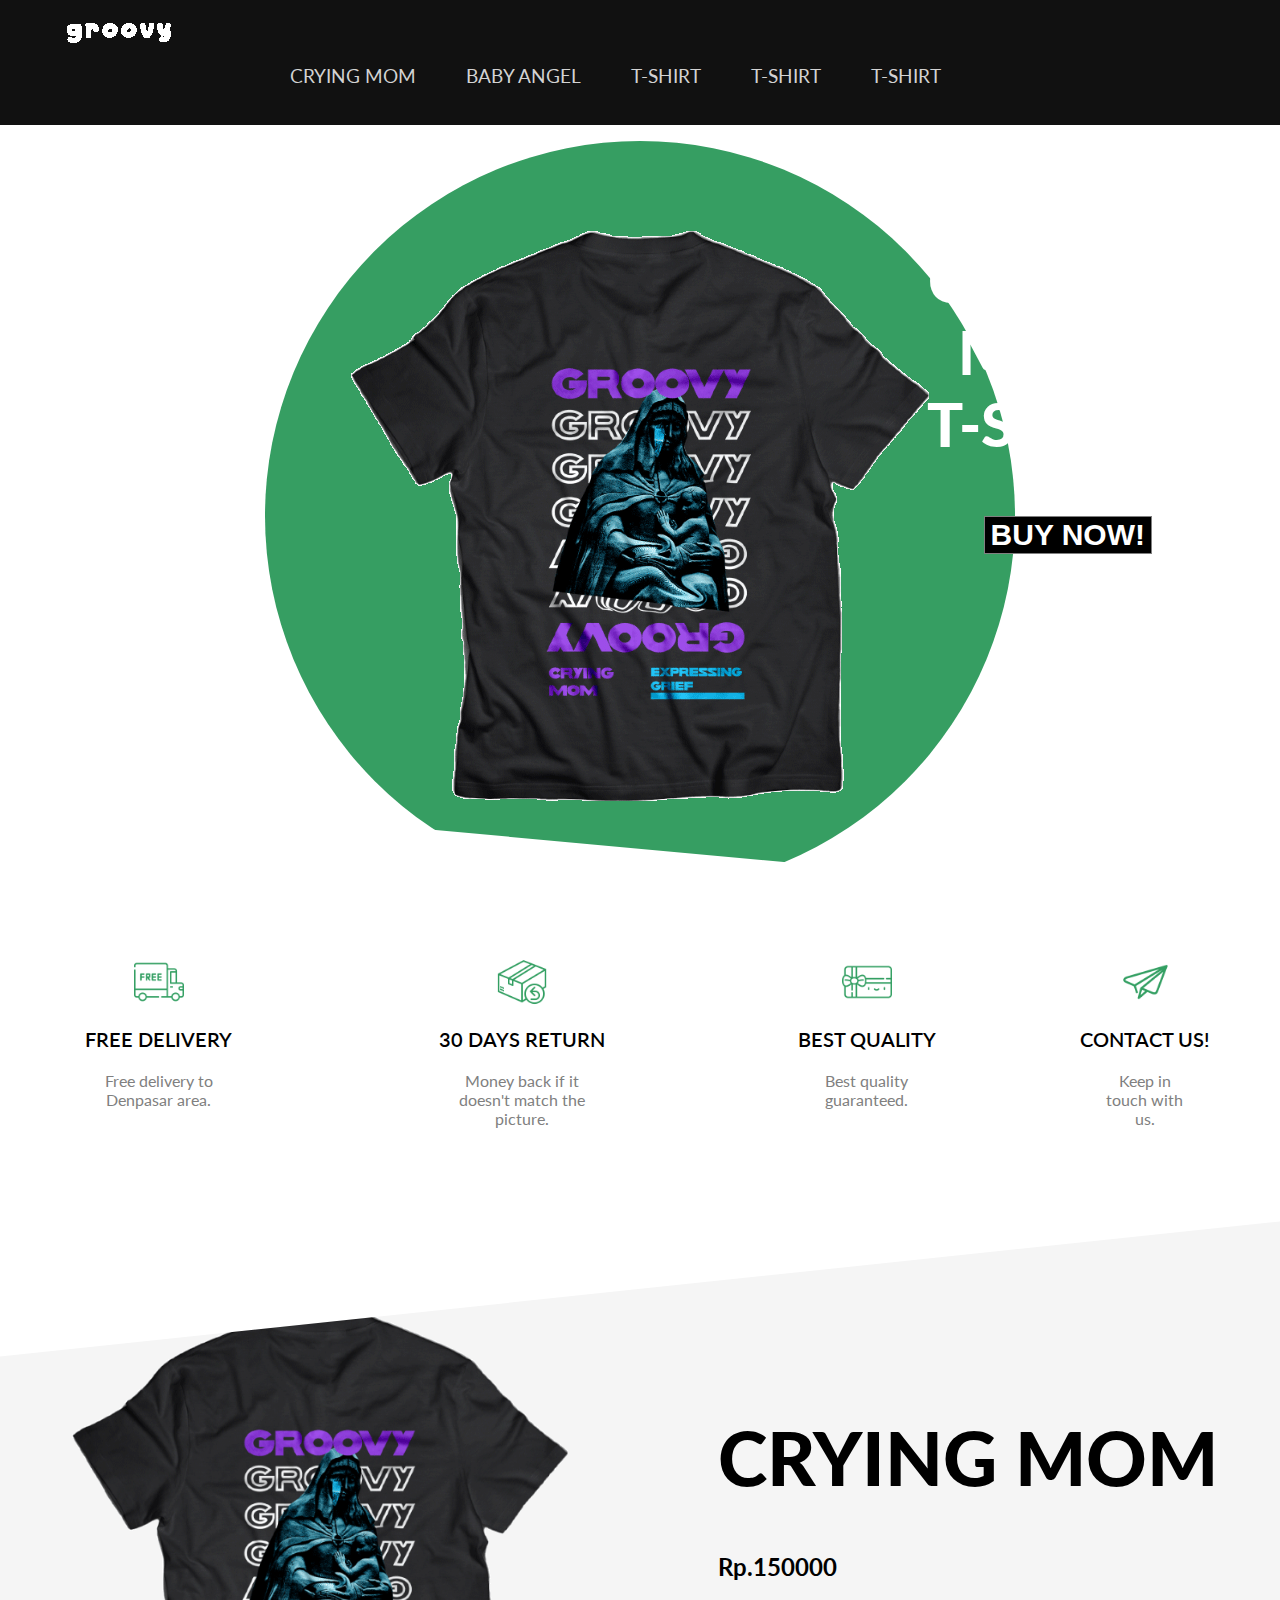
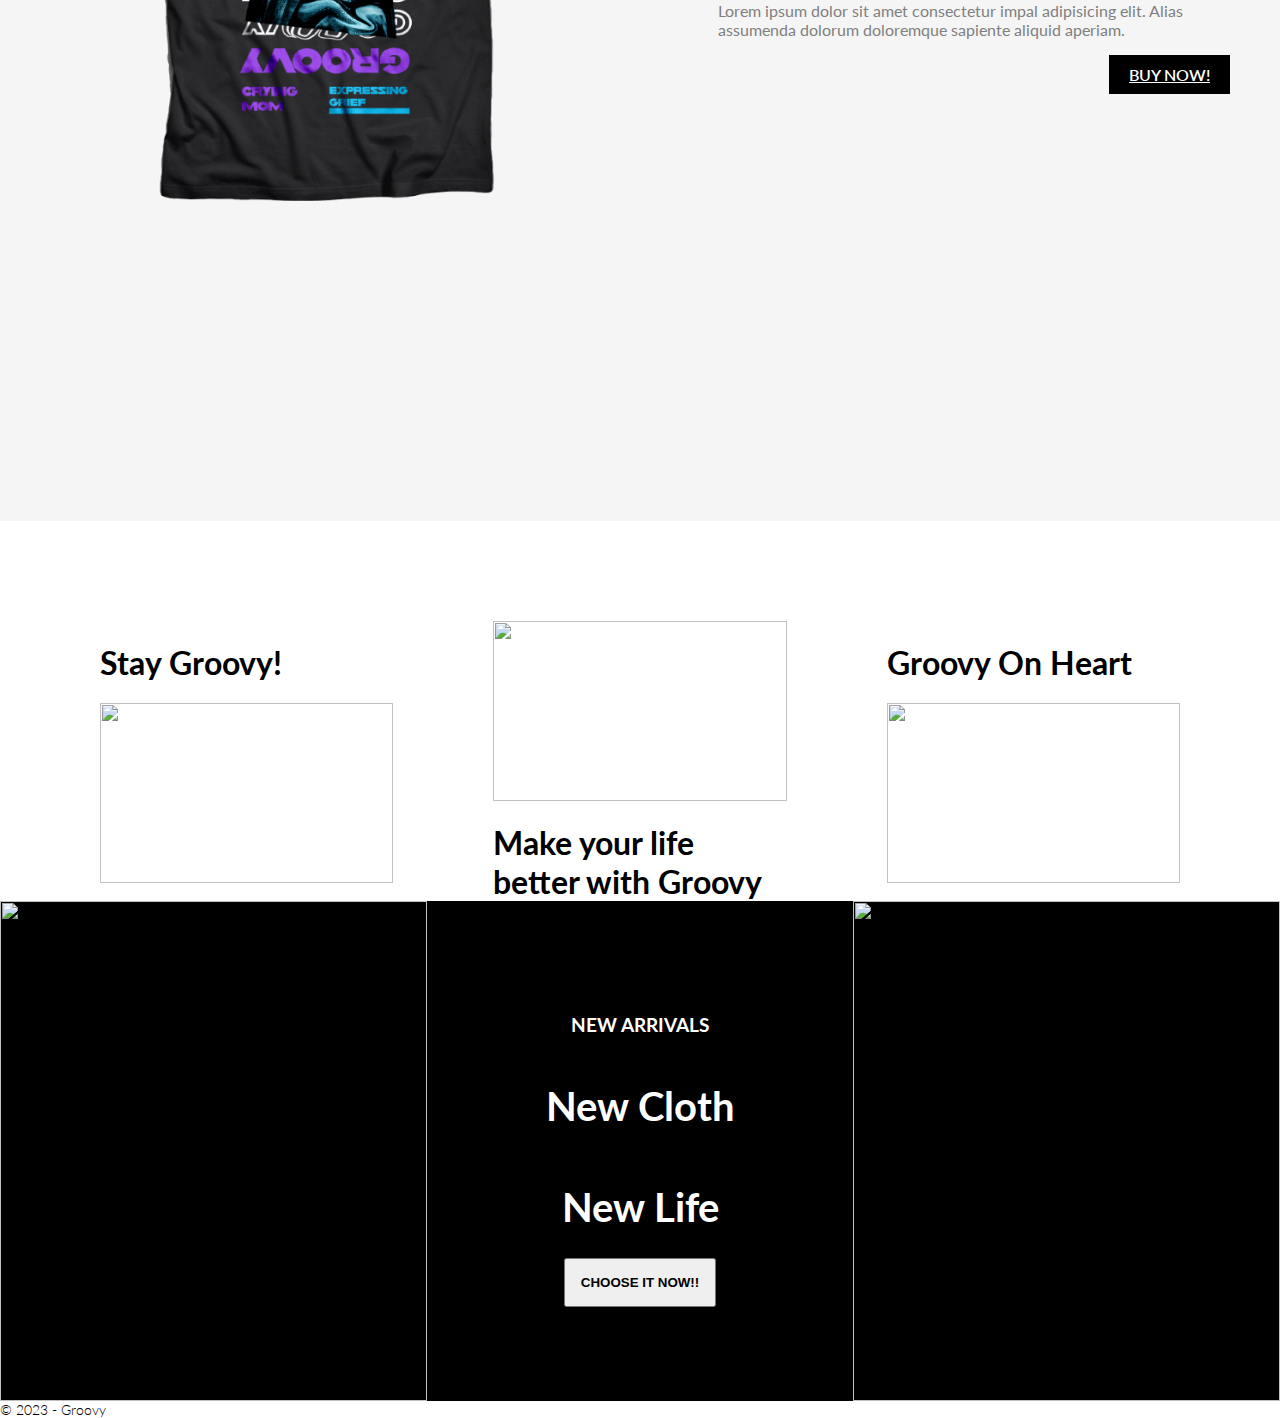
==== commit b64b0659: "Update index.html" ====
--- a/index.html
+++ b/index.html
@@ -142,55 +142,6 @@
         </div>
     </div>
     <footer>
-        <div class="footerLeft">
-            <div class="footerMenu">
-                <h1 class="fMenuTitle">About Us</h1>
-                <ul class="fList">
-                    <li class="fListItem">Company</li>
-                    <li class="fListItem">Contact</li>
-                    <li class="fListItem">Careers</li>
-                    <li class="fListItem">Affiliates</li>
-                    <li class="fListItem">Stores</li>
-                </ul>
-            </div>
-            <div class="footerMenu">
-                <h1 class="fMenuTitle">Useful Links</h1>
-                <ul class="fList">
-                    <li class="fListItem">Support</li>
-                    <li class="fListItem">Refund</li>
-                    <li class="fListItem">FAQ</li>
-                    <li class="fListItem">Feedback</li>
-                    <li class="fListItem">Stories</li>
-                </ul>
-            </div>
-            <div class="footerMenu">
-                <h1 class="fMenuTitle">Products</h1>
-                <ul class="fList">
-                    <li class="fListItem">Air Force</li>
-                    <li class="fListItem">Air Jordan</li>
-                    <li class="fListItem">Blazer</li>
-                    <li class="fListItem">Crater</li>
-                    <li class="fListItem">Hippie</li>
-                </ul>
-            </div>
-        </div>
-        <div class="footerRight">
-            <div class="footerRightMenu">
-                <h1 class="fMenuTitle">Subscribe to our newsletter</h1>
-                <div class="fMail">
-                    <input type="text" placeholder="your@email.com" class="fInput">
-                    <button class="fButton">Join!</button>
-                </div>
-            </div>
-            <div class="footerRightMenu">
-                <h1 class="fMenuTitle">Follow Us</h1>
-                <div class="fIcons">
-                    <img src="./img/facebook.png" alt="" class="fIcon">
-                    <img src="./img/twitter.png" alt="" class="fIcon">
-                    <img src="./img/instagram.png" alt="" class="fIcon">
-                    <img src="./img/whatsapp.png" alt="" class="fIcon">
-                </div>
-            </div>
             <div class="footerRightMenu">
                 <span class="copyright">&copy; 2023 - Groovy</span>
             </div>
--- a/style.css
+++ b/style.css
@@ -95,18 +95,6 @@
   font-weight: 900;
   text-align: center;
   color: white;
-  z-index: 1;
-}
-
-.sliderPrice {
-  position: absolute;
-  top: 10%;
-  left: 10%;
-  font-size: 60px;
-  font-weight: 300;
-  text-align: center;
-  color: white;
-  border: 1px solid gray;
   z-index: 1;
 }
 
@@ -314,13 +302,13 @@
   width: 32px;
   height: 32px;
   border-radius: 5px;
-  background-color: black;
+  background-color: rgb(255, 255, 255);
   margin-right: 10px;
   cursor: pointer;
 }
 
 .color:last-child {
-  background-color: darkblue;
+  background-color: rgb(0, 0, 0);
 }
 
 .size {
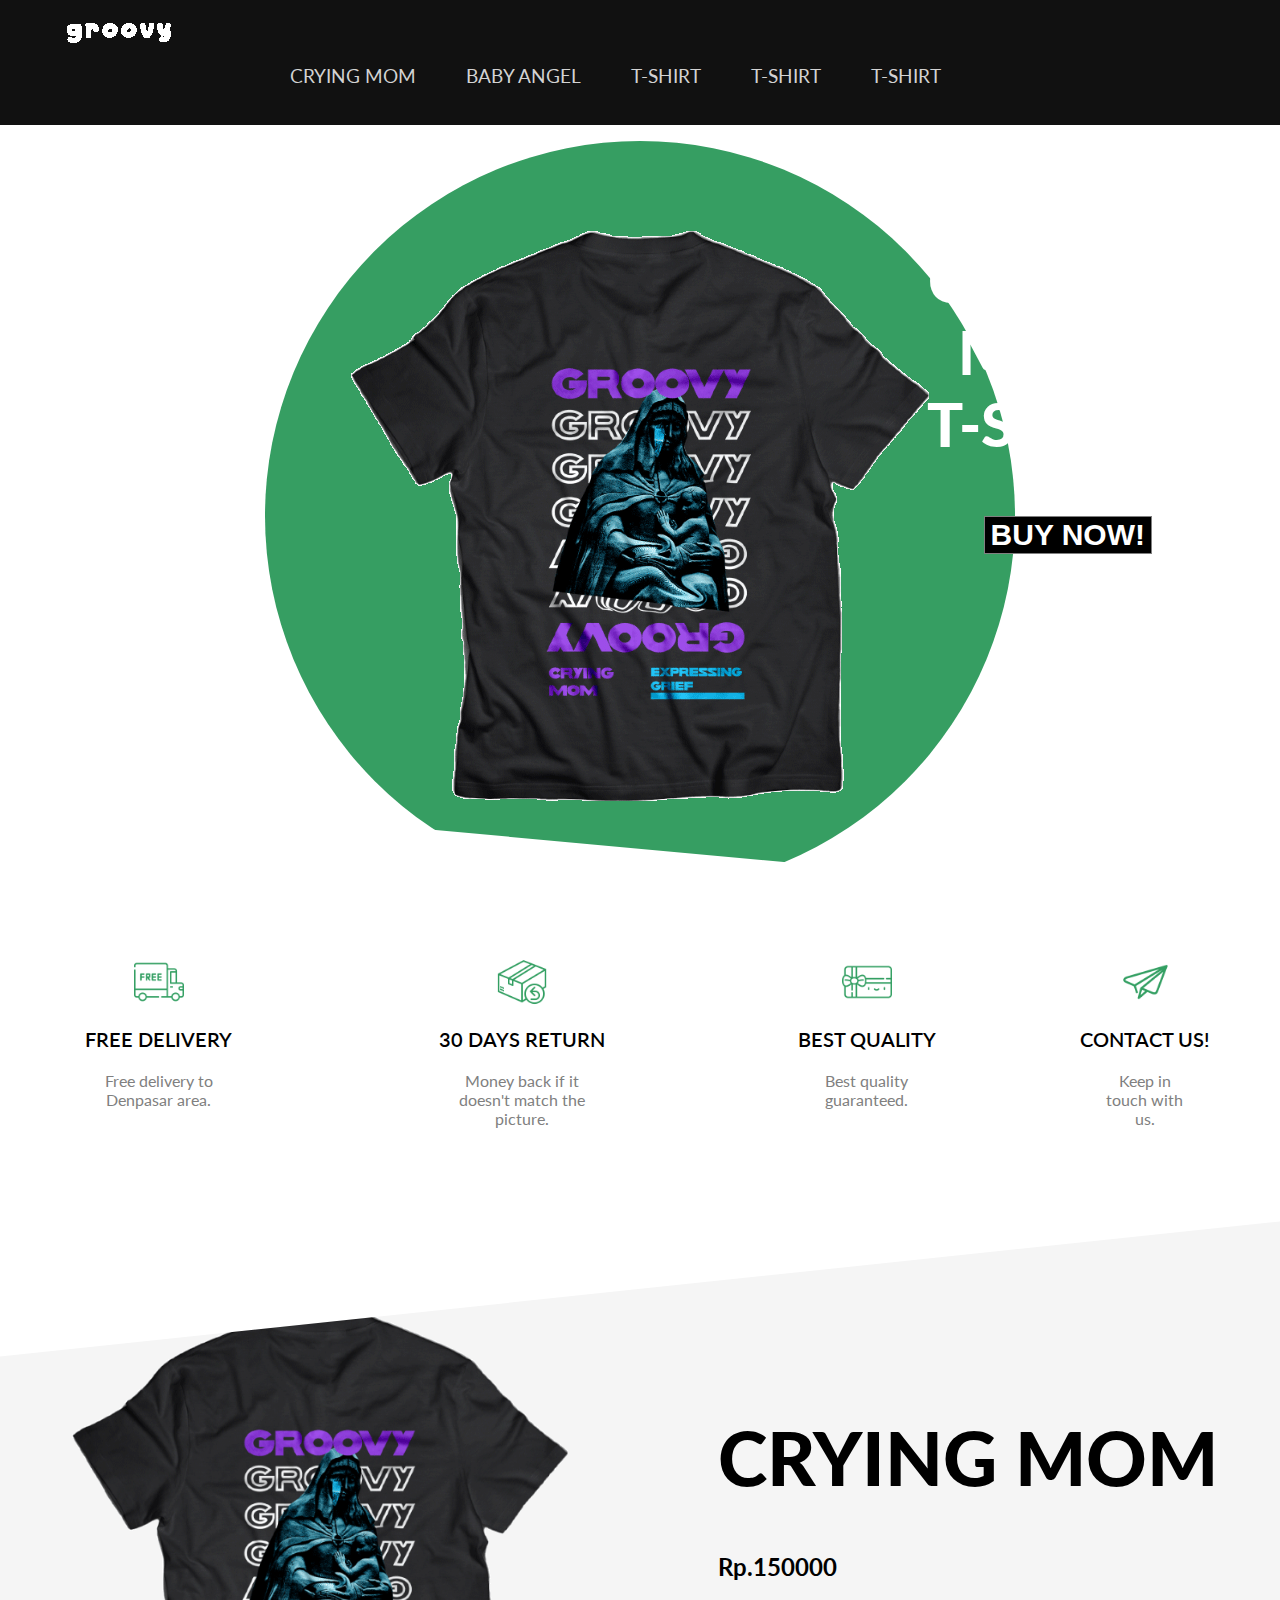
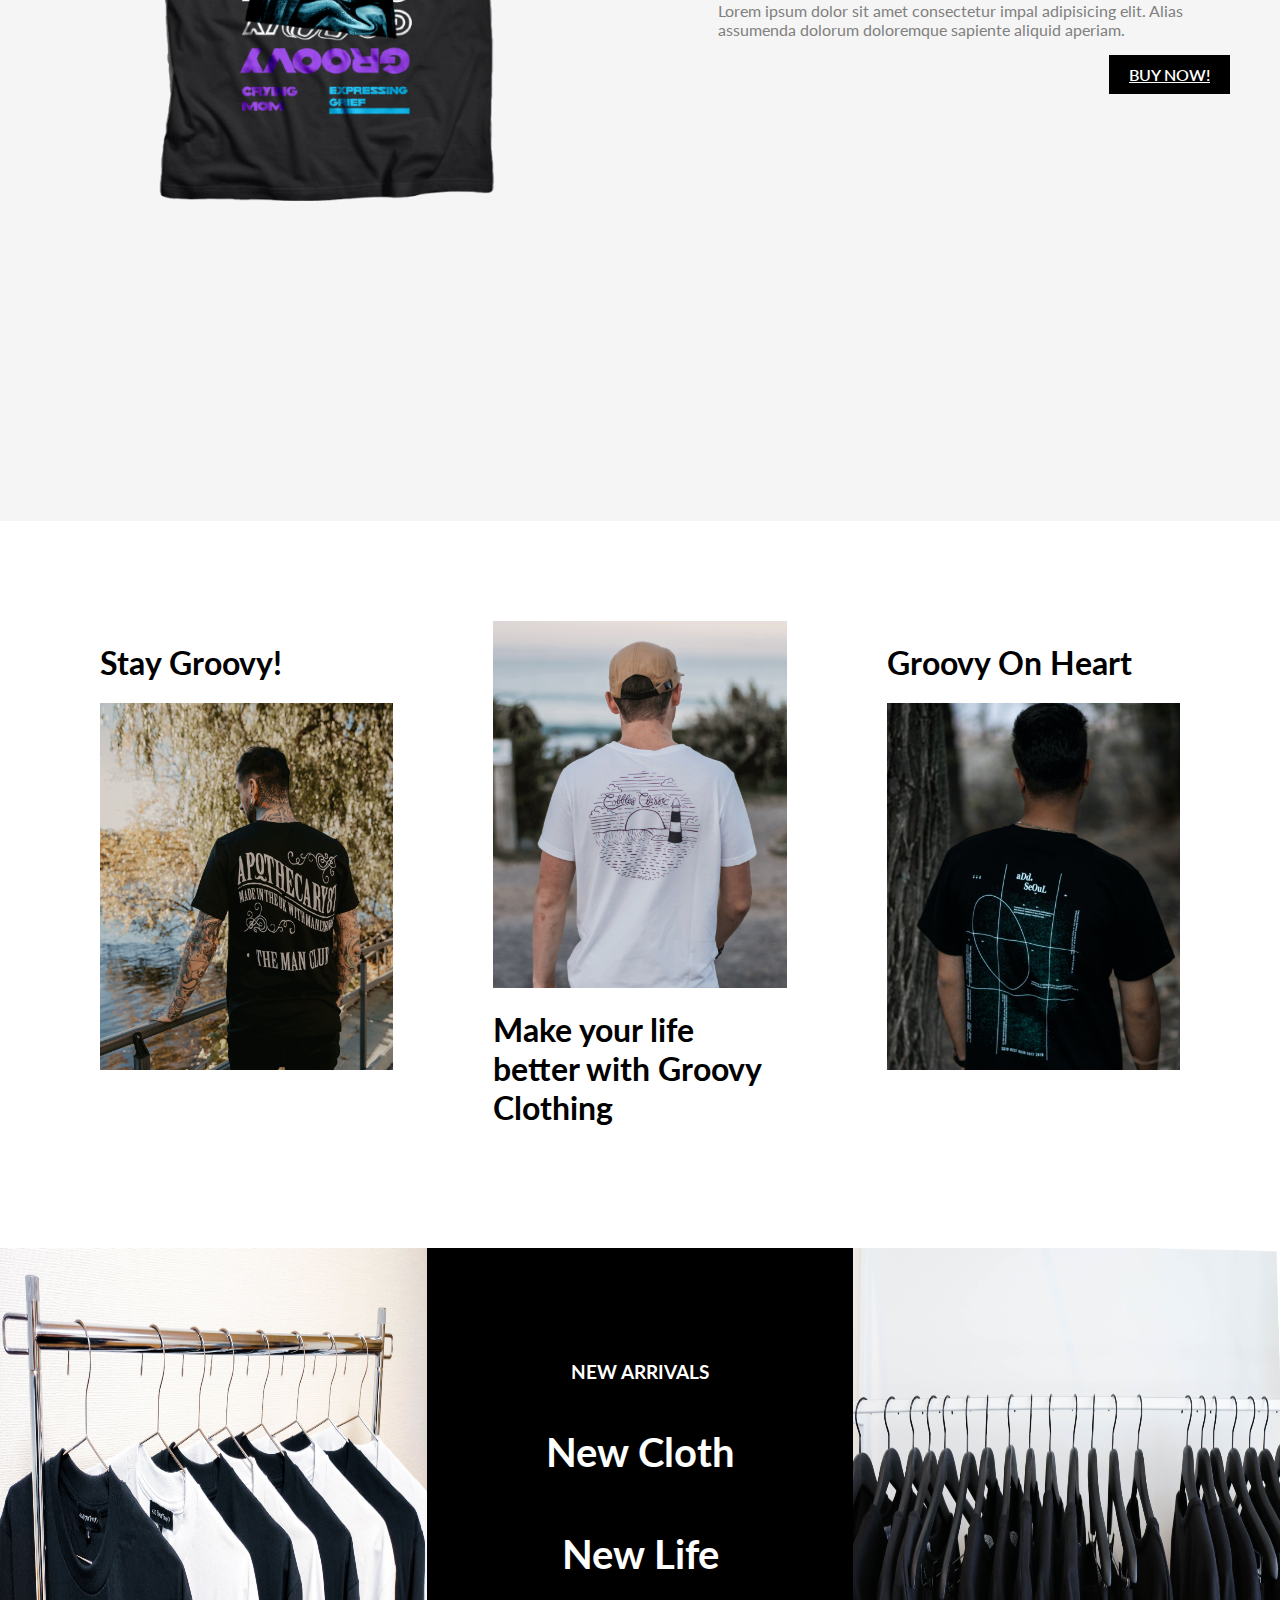
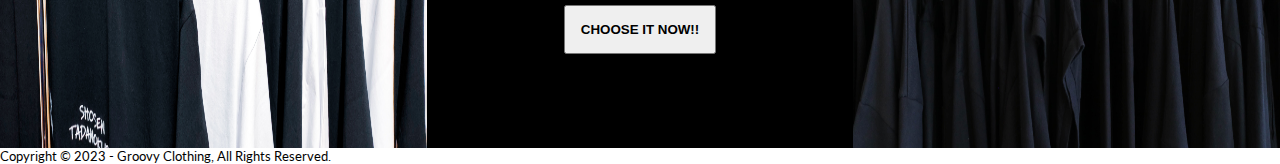
==== commit 666aae65: "Update index.html" ====
--- a/index.html
+++ b/index.html
@@ -109,24 +109,20 @@
     <div class="gallery">
         <div class="galleryItem">
             <h1 class="galleryTitle">Stay Groovy!</h1>
-            <img src="https://images.pexels.com/photos/9295809/pexels-photo-9295809.jpeg?auto=compress&cs=tinysrgb&dpr=2&w=500"
-                alt="" class="galleryImg">
+            <img src="img/first.png" class="galleryImg">
         </div>
         <div class="galleryItem">
-            <img src="https://images.pexels.com/photos/1040427/pexels-photo-1040427.jpeg?auto=compress&cs=tinysrgb&dpr=2&w=500"
-                alt="" class="galleryImg">
+            <img src="img/second.png" class="galleryImg">
             <h1 class="galleryTitle">Make your life better with Groovy Clothing</h1>
         </div>
         <div class="galleryItem">
             <h1 class="galleryTitle">Groovy On Heart</h1>
-            <img src="https://images.pexels.com/photos/7856965/pexels-photo-7856965.jpeg?auto=compress&cs=tinysrgb&dpr=2&w=500"
-                alt="" class="galleryImg">
+            <img src="img/third.png" class="galleryImg">
         </div>
     </div>
     <div class="newSeason">
         <div class="nsItem">
-            <img src="https://images.pexels.com/photos/4753986/pexels-photo-4753986.jpeg?auto=compress&cs=tinysrgb&dpr=2&w=500"
-                alt="" class="nsImg">
+            <img src="img/left (1).jpg" class="nsImg">
         </div>
         <div class="nsItem">
             <h3 class="nsTitleSm">NEW ARRIVALS</h3>
@@ -137,14 +133,12 @@
             </a>
         </div>
         <div class="nsItem">
-            <img src="https://images.pexels.com/photos/7856965/pexels-photo-7856965.jpeg?auto=compress&cs=tinysrgb&dpr=2&w=500"
-                alt="" class="nsImg">
+            <img src="img/right.jpg" class="nsImg">
         </div>
     </div>
     <footer>
-            <div class="footerRightMenu">
-                <span class="copyright">&copy; 2023 - Groovy</span>
-            </div>
+        <div class="container">
+            <small> Copyright &copy; 2023 - Groovy Clothing, All Rights Reserved.</small>
         </div>
     </footer>
     <script src="./app.js"></script>
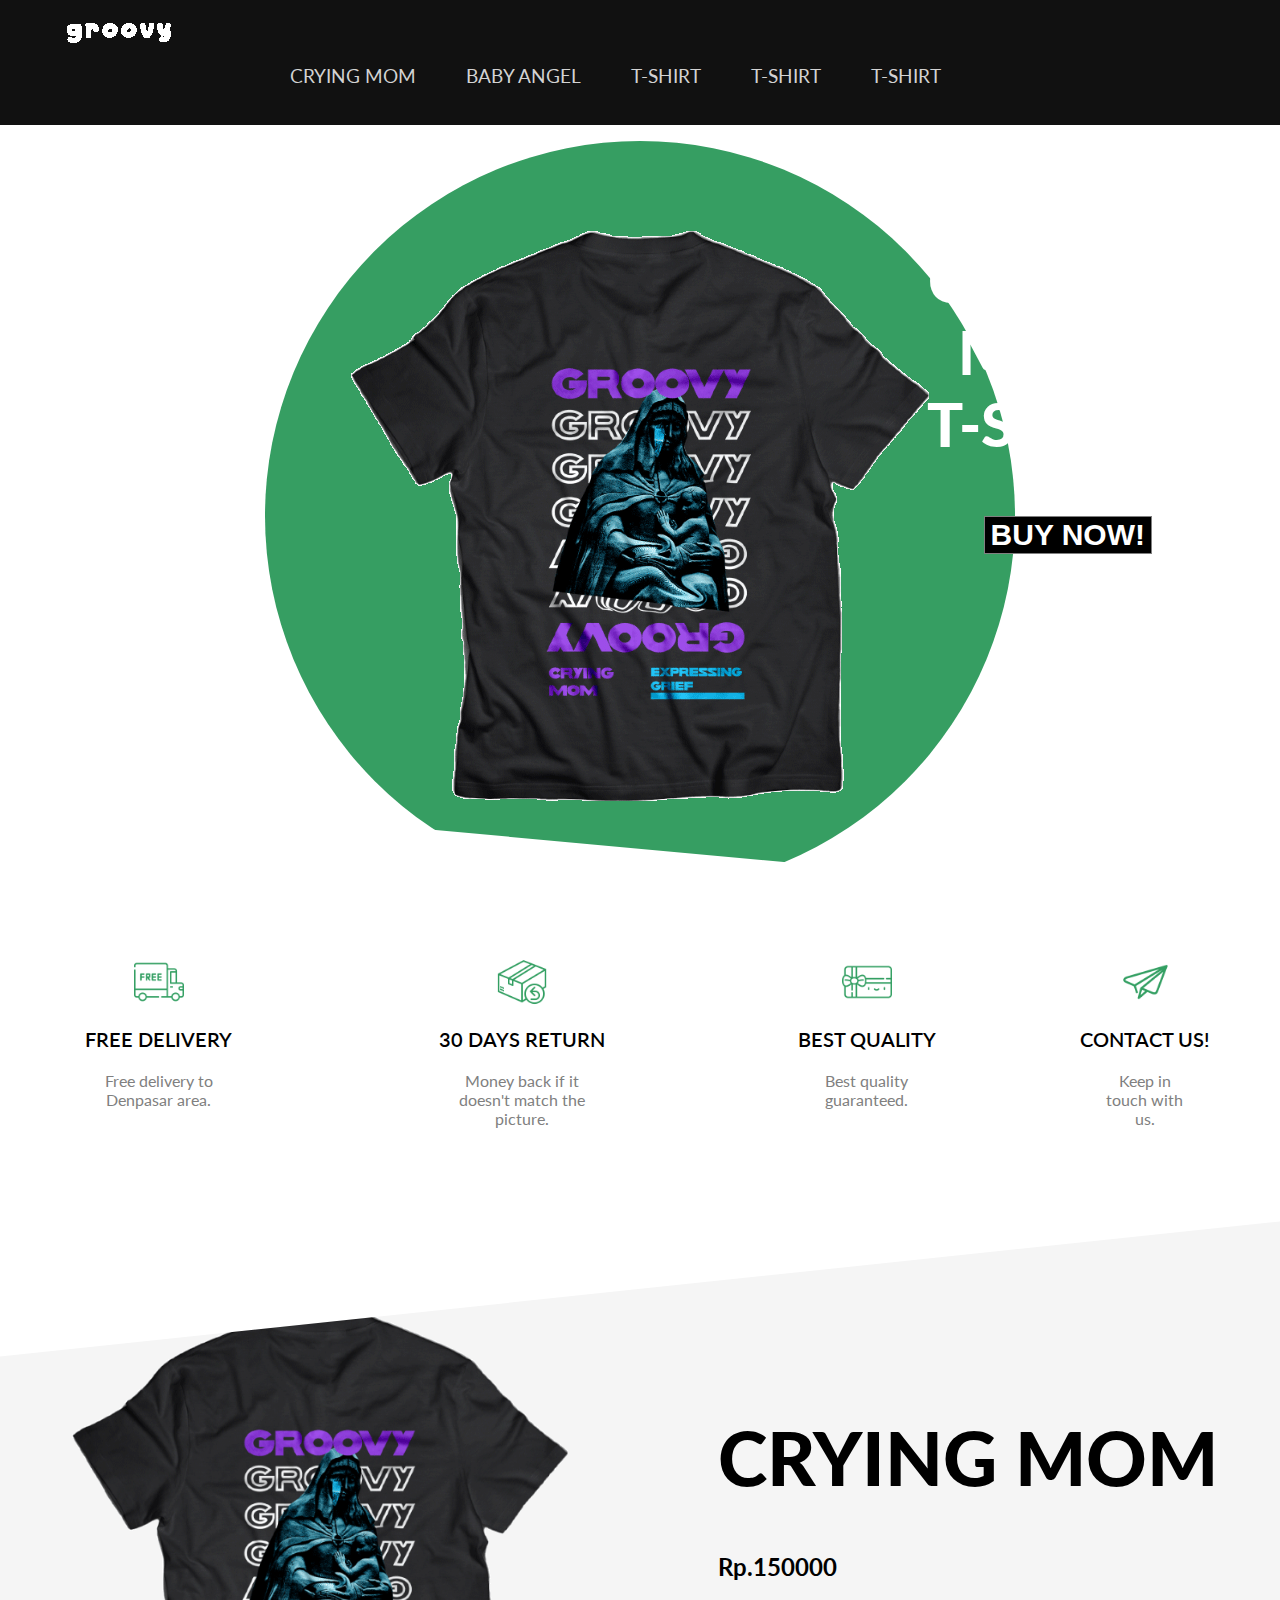
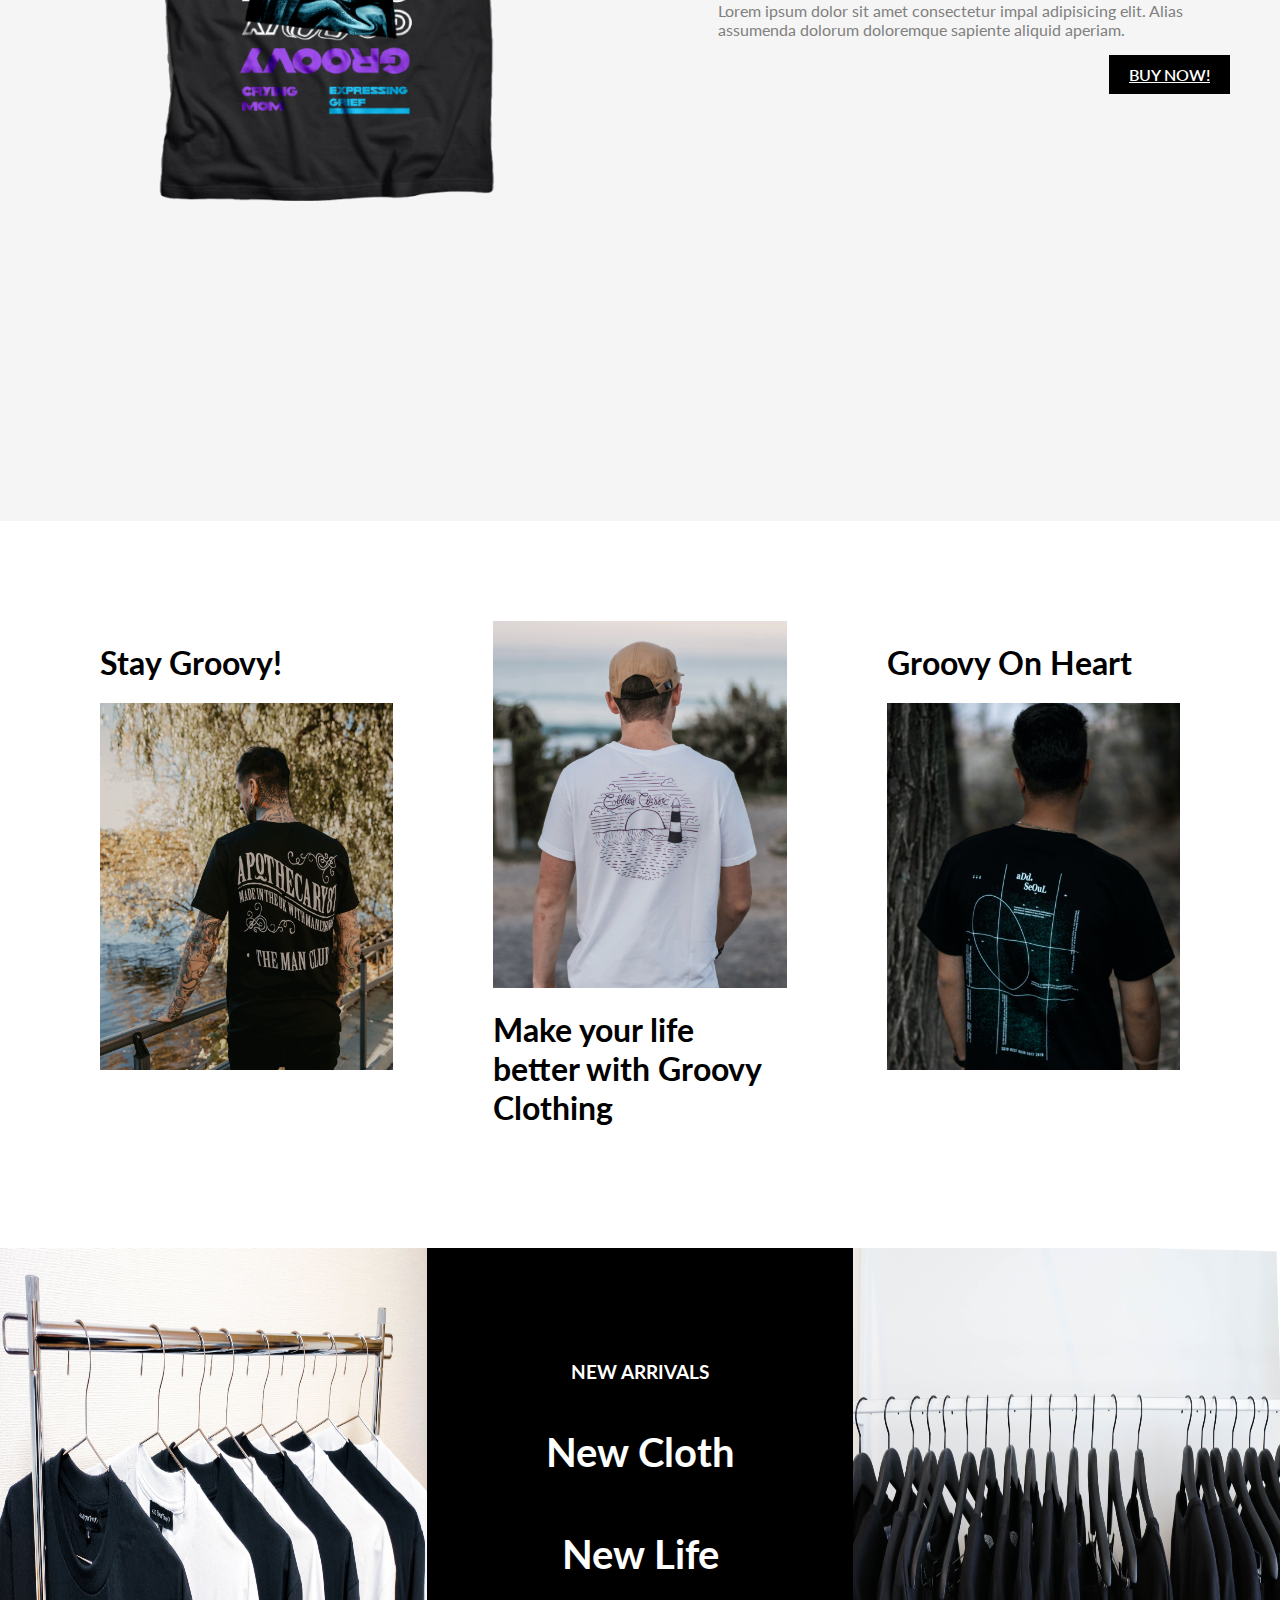
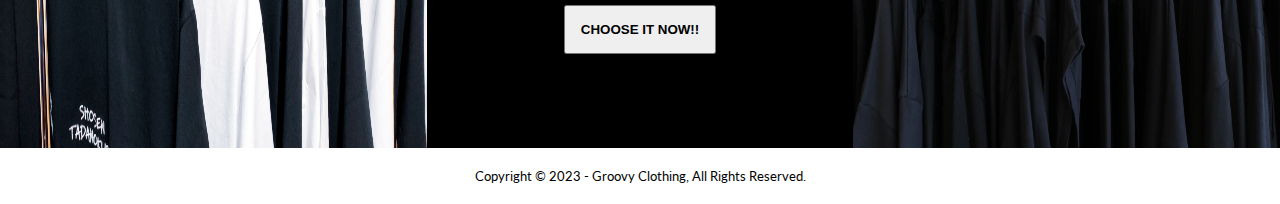
==== commit 04c74780: "Update index.html" ====
--- a/index.html
+++ b/index.html
@@ -5,9 +5,9 @@
     <meta http-equiv="X-UA-Compatible" content="IE=edge">
     <meta name="viewport" content="width=device-width, initial-scale=1.0">
     <link
-        href="https://fonts.googleapis.com/css2?family=Lato:ital,wght@0,100;0,300;0,400;0,700;0,900;1,100;1,300;1,400;1,700;1,900&display=swap"
-        rel="stylesheet">
+        href="https://fonts.googleapis.com/css2?family=Lato:ital,wght@0,100;0,300;0,400;0,700;0,900;1,100;1,300;1,400;1,700;1,900&display=swap" rel="stylesheet">
     <link rel="stylesheet" href="style.css">
+    <link rel="icon" type="image/png" href="./img/logo-web.png">
     <title>Groovy Clothing</title>
 </head>
 
--- a/style.css
+++ b/style.css
@@ -526,26 +526,12 @@
   .nsItem:nth-child(2){
     padding: 50px;
   }
-
-  footer{
-    flex-direction: column;
-    align-items: center;
-  }
-
-  .footerLeft{
-    padding: 20px;
-    width: 90%;
-  }
-
-  .footerRight{
-    padding: 20px;
-    width: 90%;
-    align-items: center;
-    background-color: whitesmoke;
-  }
-
-  .payment{
-    width: 90%;
-    padding: 20px;
-  }
+}
+
+footer{
+  text-align: center;
+  display: flex;
+  justify-content: center;
+  align-items: center;
+  padding: 20px 0;
 }